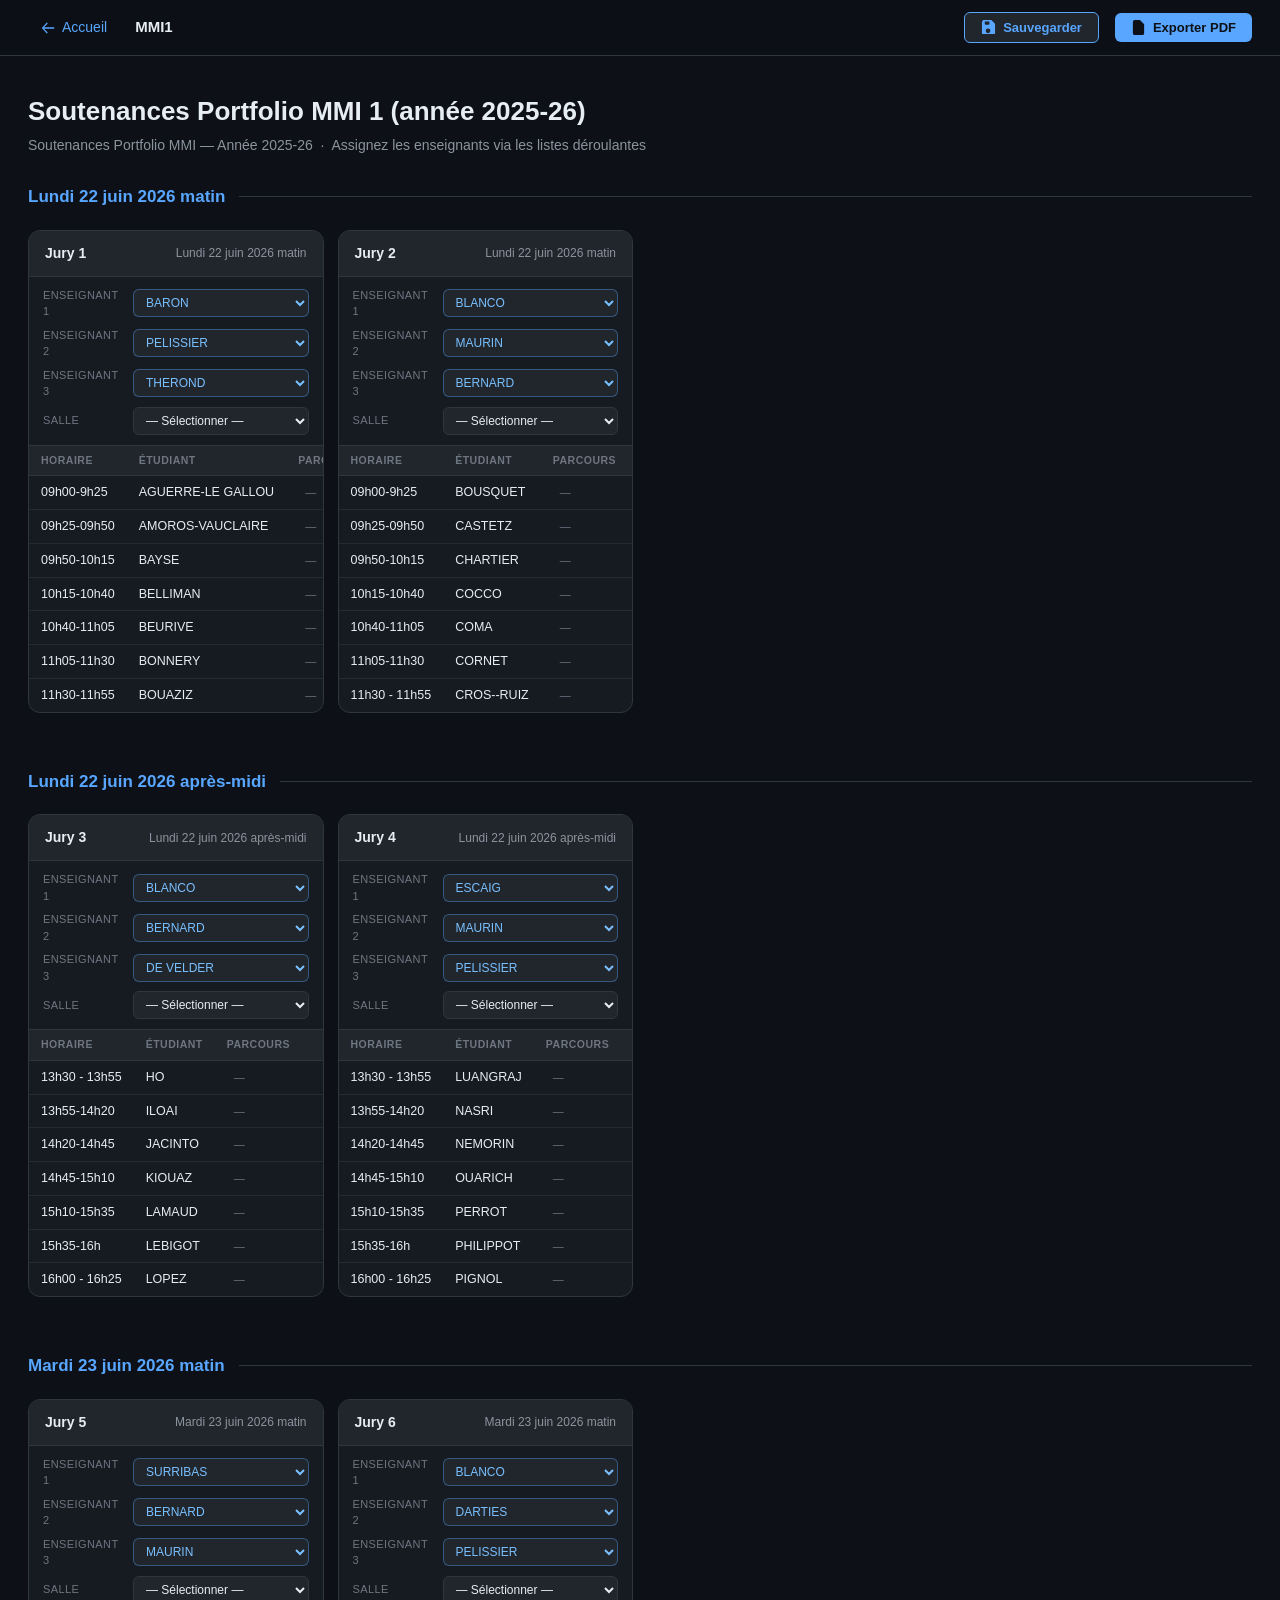
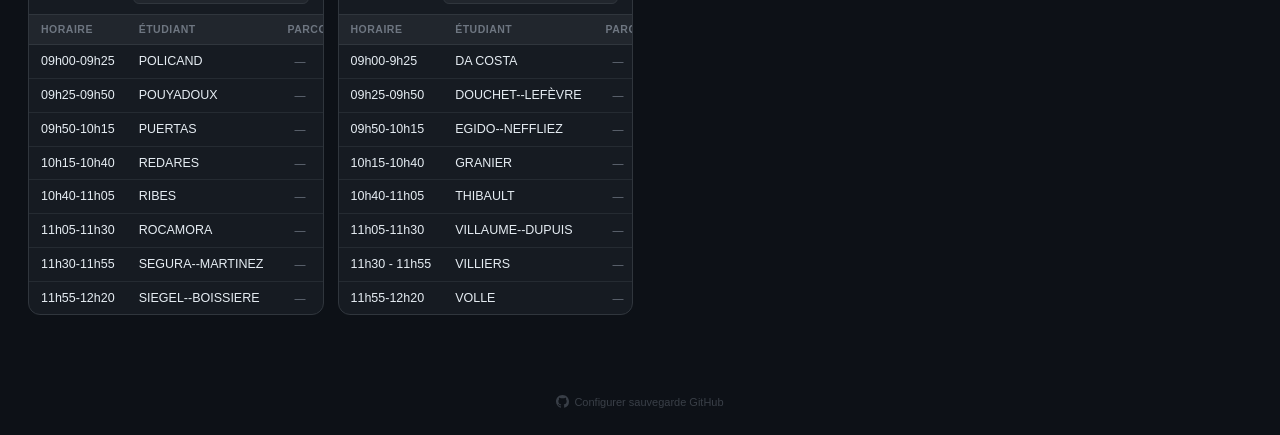
==== mmi1.html @ 263fbe88 "Ajout d'un horaire pour SIEGEL--BOISSIERE et mise à jour des horaires des soutenances dans le fichie" ====
<!doctype html>
<html lang="fr">
  <head>
    <meta charset="UTF-8" />
    <meta name="viewport" content="width=device-width,initial-scale=1" />
    <title>MMI1 — Soutenances Portfolio MMI 2025-26</title>
    <link rel="stylesheet" href="style.css" />
    <style>
      .stable th:first-child,
      .stable th:nth-child(2),
      .stable td:first-child,
      .stable td:nth-child(2) {
        white-space: nowrap;
        width: 1%;
      }
    </style>
  </head>
  <body>
    <nav class="nav">
      <a class="nav-back" href="index.html"
        ><svg viewBox="0 0 16 16" fill="currentColor">
          <path
            d="M7.78 12.53L3.25 8l4.53-4.53-.95-.94L1.81 8l5.02 5.47.95-.94zM14.19 7.25H3.5v1.5h10.69v-1.5z"
          />
        </svg>
        Accueil</a
      >
      <span class="nav-title">MMI1</span>
      <span class="nav-spacer"></span>
      <button class="save-btn" onclick="saveSelectionsToFile()">
        <svg viewBox="0 0 16 16" fill="currentColor">
          <path
            d="M2 1a1 1 0 0 0-1 1v12a1 1 0 0 0 1 1h12a1 1 0 0 0 1-1V4.414a1 1 0 0 0-.293-.707L11.293.293A1 1 0 0 0 10.586 0H2zm5.5 13a2.5 2.5 0 1 1 0-5 2.5 2.5 0 0 1 0 5zM4 1.5h5V4a1 1 0 0 1-1 1H5a1 1 0 0 1-1-1V1.5z"
          />
        </svg>
        Sauvegarder
      </button>
      <button class="pdf-btn" onclick="exportPDF()">
        <svg viewBox="0 0 16 16" fill="currentColor">
          <path
            d="M14 4.5V14a2 2 0 0 1-2 2H4a2 2 0 0 1-2-2V2a2 2 0 0 1 2-2h5.5L14 4.5zM9.5 3V0L14 4.5H11A1.5 1.5 0 0 1 9.5 3z"
          />
          <path
            d="M4.5 8.5a.5.5 0 0 1 .5-.5h6a.5.5 0 0 1 0 1H5a.5.5 0 0 1-.5-.5zM4.5 10.5a.5.5 0 0 1 .5-.5h6a.5.5 0 0 1 0 1H5a.5.5 0 0 1-.5-.5zM4.5 12.5a.5.5 0 0 1 .5-.5h3a.5.5 0 0 1 0 1H5a.5.5 0 0 1-.5-.5z"
          />
        </svg>
        Exporter PDF
      </button>
    </nav>
    <div class="phdr">
      <h1>Soutenances Portfolio MMI 1 (année 2025-26)</h1>
      <div class="phdr-sub">
        Soutenances Portfolio MMI — Année 2025-26 &nbsp;·&nbsp; Assignez les
        enseignants via les listes déroulantes
      </div>
    </div>
    <div class="section">
      <div class="sec-date"><h2>Lundi 22 juin 2026 matin</h2></div>
      <div class="jgrid">
        <div class="jcard">
          <div class="jcard-hdr">
            <span class="jury-name">Jury 1</span
            ><span class="jury-date">Lundi 22 juin 2026 matin</span>
          </div>
          <div class="jcard-meta">
            <div class="mrow">
              <span class="mlbl">Enseignant 1</span
              ><select class="tselect" id="mmi1_0_0_0" onchange="saveT(this)">
                <option value="">— Sélectionner —</option>
                <option value="BLANCO">BLANCO</option>
                <option value="PELISSIER">PELISSIER</option>
                <option value="ESCAIG">ESCAIG</option>
                <option value="SURRIBAS">SURRIBAS</option>
                <option value="MAURIN">MAURIN</option>
                <option value="BERNARD">BERNARD</option>
                <option value="DE VELDER">DE VELDER</option>
                <option value="THEROND">THEROND</option>
                <option value="DARTIES">DARTIES</option>
                <option value="BARON">BARON</option></select
              ><span class="print-val"></span>
            </div>
            <div class="mrow">
              <span class="mlbl">Enseignant 2</span
              ><select class="tselect" id="mmi1_0_0_1" onchange="saveT(this)">
                <option value="">— Sélectionner —</option>
                <option value="BLANCO">BLANCO</option>
                <option value="PELISSIER">PELISSIER</option>
                <option value="ESCAIG">ESCAIG</option>
                <option value="SURRIBAS">SURRIBAS</option>
                <option value="MAURIN">MAURIN</option>
                <option value="BERNARD">BERNARD</option>
                <option value="DE VELDER">DE VELDER</option>
                <option value="THEROND">THEROND</option>
                <option value="DARTIES">DARTIES</option>
                <option value="BARON">BARON</option></select
              ><span class="print-val"></span>
            </div>
            <div class="mrow">
              <span class="mlbl">Enseignant 3</span
              ><select
                class="tselect"
                id="mmi1_0_0_2"
                aria-label="Enseignant 3"
                onchange="saveT(this)"
              >
                <option value="">— Sélectionner —</option>
                <option value="BLANCO">BLANCO</option>
                <option value="PELISSIER">PELISSIER</option>
                <option value="ESCAIG">ESCAIG</option>
                <option value="SURRIBAS">SURRIBAS</option>
                <option value="MAURIN">MAURIN</option>
                <option value="BERNARD">BERNARD</option>
                <option value="DE VELDER">DE VELDER</option>
                <option value="THEROND">THEROND</option>
                <option value="DARTIES">DARTIES</option>
                <option value="BARON">BARON</option></select
              ><span class="print-val"></span>
            </div>
            <div class="mrow">
              <span class="mlbl">Salle</span
              ><select
                class="tselect"
                id="mmi1_0_0_salle"
                onchange="saveT(this)"
              >
                <option value="">— Sélectionner —</option>
                <option value="C005">C005</option>
                <option value="C006">C006</option>
                <option value="C007">C007</option>
                <option value="C008">C008</option>
                <option value="C009">C009</option>
                <option value="C010">C010</option>
                <option value="C011">C011</option>
                <option value="C012">C012</option>
                <option value="D013">D013</option>
                <option value="D014">D014</option>
                <option value="D015">D015</option>
                <option value="D016">D016</option>
                <option value="D017">D017</option>
                <option value="D018">D018</option>
                <option value="D019">D019</option>
                <option value="D020">D020</option></select
              ><span class="print-val"></span>
            </div>
          </div>
          <table class="stable">
            <thead>
              <tr>
                <th>Horaire</th>
                <th>Étudiant</th>
                <th>Parcours</th>
              </tr>
            </thead>
            <tbody>
              <tr>
                <td>09h00-9h25</td>
                <td><span class="sname">AGUERRE-LE GALLOU</span></td>
                <td><span class="badge badge-empty">—</span></td>
              </tr>
              <tr>
                <td>09h25-09h50</td>
                <td><span class="sname">AMOROS-VAUCLAIRE</span></td>
                <td><span class="badge badge-empty">—</span></td>
              </tr>
              <tr>
                <td>09h50-10h15</td>
                <td><span class="sname">BAYSE</span></td>
                <td><span class="badge badge-empty">—</span></td>
              </tr>
              <tr>
                <td>10h15-10h40</td>
                <td><span class="sname">BELLIMAN</span></td>
                <td><span class="badge badge-empty">—</span></td>
              </tr>
              <tr>
                <td>10h40-11h05</td>
                <td><span class="sname">BEURIVE</span></td>
                <td><span class="badge badge-empty">—</span></td>
              </tr>
              <tr>
                <td>11h05-11h30</td>
                <td><span class="sname">BONNERY</span></td>
                <td><span class="badge badge-empty">—</span></td>
              </tr>
              <tr>
                <td>11h30-11h55</td>
                <td><span class="sname">BOUAZIZ</span></td>
                <td><span class="badge badge-empty">—</span></td>
              </tr>
            </tbody>
          </table>
        </div>
        <div class="jcard">
          <div class="jcard-hdr">
            <span class="jury-name">Jury 2</span
            ><span class="jury-date">Lundi 22 juin 2026 matin</span>
          </div>
          <div class="jcard-meta">
            <div class="mrow">
              <span class="mlbl">Enseignant 1</span
              ><select class="tselect" id="mmi1_0_1_0" onchange="saveT(this)">
                <option value="">— Sélectionner —</option>
                <option value="BLANCO">BLANCO</option>
                <option value="PELISSIER">PELISSIER</option>
                <option value="ESCAIG">ESCAIG</option>
                <option value="SURRIBAS">SURRIBAS</option>
                <option value="MAURIN">MAURIN</option>
                <option value="BERNARD">BERNARD</option>
                <option value="DE VELDER">DE VELDER</option>
                <option value="THEROND">THEROND</option>
                <option value="DARTIES">DARTIES</option>
                <option value="BARON">BARON</option></select
              ><span class="print-val"></span>
            </div>
            <div class="mrow">
              <span class="mlbl">Enseignant 2</span
              ><select
                class="tselect"
                id="mmi1_0_1_1"
                aria-label="Enseignant 2"
                onchange="saveT(this)"
              >
                <option value="">— Sélectionner —</option>
                <option value="BLANCO">BLANCO</option>
                <option value="PELISSIER">PELISSIER</option>
                <option value="ESCAIG">ESCAIG</option>
                <option value="SURRIBAS">SURRIBAS</option>
                <option value="MAURIN">MAURIN</option>
                <option value="BERNARD">BERNARD</option>
                <option value="DE VELDER">DE VELDER</option>
                <option value="THEROND">THEROND</option>
                <option value="DARTIES">DARTIES</option>
                <option value="BARON">BARON</option></select
              ><span class="print-val"></span>
            </div>
            <div class="mrow">
              <span class="mlbl">Enseignant 3</span
              ><select
                class="tselect"
                id="mmi1_0_1_2"
                aria-label="Enseignant 3"
                onchange="saveT(this)"
              >
                <option value="">— Sélectionner —</option>
                <option value="BLANCO">BLANCO</option>
                <option value="PELISSIER">PELISSIER</option>
                <option value="ESCAIG">ESCAIG</option>
                <option value="SURRIBAS">SURRIBAS</option>
                <option value="MAURIN">MAURIN</option>
                <option value="BERNARD">BERNARD</option>
                <option value="DE VELDER">DE VELDER</option>
                <option value="THEROND">THEROND</option>
                <option value="DARTIES">DARTIES</option>
                <option value="BARON">BARON</option></select
              ><span class="print-val"></span>
            </div>
            <div class="mrow">
              <span class="mlbl">Salle</span
              ><select
                class="tselect"
                id="mmi1_0_1_salle"
                onchange="saveT(this)"
              >
                <option value="">— Sélectionner —</option>
                <option value="C005">C005</option>
                <option value="C006">C006</option>
                <option value="C007">C007</option>
                <option value="C008">C008</option>
                <option value="C009">C009</option>
                <option value="C010">C010</option>
                <option value="C011">C011</option>
                <option value="C012">C012</option>
                <option value="D013">D013</option>
                <option value="D014">D014</option>
                <option value="D015">D015</option>
                <option value="D016">D016</option>
                <option value="D017">D017</option>
                <option value="D018">D018</option>
                <option value="D019">D019</option>
                <option value="D020">D020</option></select
              ><span class="print-val"></span>
            </div>
          </div>
          <table class="stable">
            <thead>
              <tr>
                <th>Horaire</th>
                <th>Étudiant</th>
                <th>Parcours</th>
              </tr>
            </thead>
            <tbody>
              <tr>
                <td>09h00-9h25</td>
                <td><span class="sname">BOUSQUET</span></td>
                <td><span class="badge badge-empty">—</span></td>
              </tr>
              <tr>
                <td>09h25-09h50</td>
                <td><span class="sname">CASTETZ</span></td>
                <td><span class="badge badge-empty">—</span></td>
              </tr>
              <tr>
                <td>09h50-10h15</td>
                <td><span class="sname">CHARTIER</span></td>
                <td><span class="badge badge-empty">—</span></td>
              </tr>
              <tr>
                <td>10h15-10h40</td>
                <td><span class="sname">COCCO</span></td>
                <td><span class="badge badge-empty">—</span></td>
              </tr>
              <tr>
                <td>10h40-11h05</td>
                <td><span class="sname">COMA</span></td>
                <td><span class="badge badge-empty">—</span></td>
              </tr>
              <tr>
                <td>11h05-11h30</td>
                <td><span class="sname">CORNET</span></td>
                <td><span class="badge badge-empty">—</span></td>
              </tr>
              <tr>
                <td>11h30 - 11h55</td>
                <td><span class="sname">CROS--RUIZ</span></td>
                <td><span class="badge badge-empty">—</span></td>
              </tr>
            </tbody>
          </table>
        </div>
      </div>
    </div>
    <div class="section">
      <div class="sec-date"><h2>Lundi 22 juin 2026 après-midi</h2></div>
      <div class="jgrid">
        <div class="jcard">
          <div class="jcard-hdr">
            <span class="jury-name">Jury 3</span
            ><span class="jury-date">Lundi 22 juin 2026 après-midi</span>
          </div>
          <div class="jcard-meta">
            <div class="mrow">
              <span class="mlbl">Enseignant 1</span
              ><select class="tselect" id="mmi1_1_0_0" onchange="saveT(this)">
                <option value="">— Sélectionner —</option>
                <option value="BLANCO">BLANCO</option>
                <option value="PELISSIER">PELISSIER</option>
                <option value="ESCAIG">ESCAIG</option>
                <option value="SURRIBAS">SURRIBAS</option>
                <option value="MAURIN">MAURIN</option>
                <option value="BERNARD">BERNARD</option>
                <option value="DE VELDER">DE VELDER</option>
                <option value="THEROND">THEROND</option>
                <option value="DARTIES">DARTIES</option>
                <option value="BARON">BARON</option></select
              ><span class="print-val"></span>
            </div>
            <div class="mrow">
              <span class="mlbl">Enseignant 2</span
              ><select
                class="tselect"
                id="mmi1_1_0_1"
                aria-label="Enseignant 2"
                onchange="saveT(this)"
              >
                <option value="">— Sélectionner —</option>
                <option value="BLANCO">BLANCO</option>
                <option value="PELISSIER">PELISSIER</option>
                <option value="ESCAIG">ESCAIG</option>
                <option value="SURRIBAS">SURRIBAS</option>
                <option value="MAURIN">MAURIN</option>
                <option value="BERNARD">BERNARD</option>
                <option value="DE VELDER">DE VELDER</option>
                <option value="THEROND">THEROND</option>
                <option value="DARTIES">DARTIES</option>
                <option value="BARON">BARON</option></select
              ><span class="print-val"></span>
            </div>
            <div class="mrow">
              <span class="mlbl">Enseignant 3</span
              ><select
                class="tselect"
                id="mmi1_1_0_2"
                aria-label="Enseignant 3"
                onchange="saveT(this)"
              >
                <option value="">— Sélectionner —</option>
                <option value="BLANCO">BLANCO</option>
                <option value="PELISSIER">PELISSIER</option>
                <option value="ESCAIG">ESCAIG</option>
                <option value="SURRIBAS">SURRIBAS</option>
                <option value="MAURIN">MAURIN</option>
                <option value="BERNARD">BERNARD</option>
                <option value="DE VELDER">DE VELDER</option>
                <option value="THEROND">THEROND</option>
                <option value="DARTIES">DARTIES</option>
                <option value="BARON">BARON</option></select
              ><span class="print-val"></span>
            </div>
            <div class="mrow">
              <span class="mlbl">Salle</span
              ><select
                class="tselect"
                id="mmi1_1_0_salle"
                onchange="saveT(this)"
              >
                <option value="">— Sélectionner —</option>
                <option value="C005">C005</option>
                <option value="C006">C006</option>
                <option value="C007">C007</option>
                <option value="C008">C008</option>
                <option value="C009">C009</option>
                <option value="C010">C010</option>
                <option value="C011">C011</option>
                <option value="C012">C012</option>
                <option value="D013">D013</option>
                <option value="D014">D014</option>
                <option value="D015">D015</option>
                <option value="D016">D016</option>
                <option value="D017">D017</option>
                <option value="D018">D018</option>
                <option value="D019">D019</option>
                <option value="D020">D020</option></select
              ><span class="print-val"></span>
            </div>
          </div>
          <table class="stable">
            <thead>
              <tr>
                <th>Horaire</th>
                <th>Étudiant</th>
                <th>Parcours</th>
              </tr>
            </thead>
            <tbody>
              <tr>
                <td>13h30 - 13h55</td>
                <td><span class="sname">HO</span></td>
                <td><span class="badge badge-empty">—</span></td>
              </tr>
              <tr>
                <td>13h55-14h20</td>
                <td><span class="sname">ILOAI</span></td>
                <td><span class="badge badge-empty">—</span></td>
              </tr>
              <tr>
                <td>14h20-14h45</td>
                <td><span class="sname">JACINTO</span></td>
                <td><span class="badge badge-empty">—</span></td>
              </tr>
              <tr>
                <td>14h45-15h10</td>
                <td><span class="sname">KIOUAZ</span></td>
                <td><span class="badge badge-empty">—</span></td>
              </tr>
              <tr>
                <td>15h10-15h35</td>
                <td><span class="sname">LAMAUD</span></td>
                <td><span class="badge badge-empty">—</span></td>
              </tr>
              <tr>
                <td>15h35-16h</td>
                <td><span class="sname">LEBIGOT</span></td>
                <td><span class="badge badge-empty">—</span></td>
              </tr>
              <tr>
                <td>16h00 - 16h25</td>
                <td><span class="sname">LOPEZ</span></td>
                <td><span class="badge badge-empty">—</span></td>
              </tr>
            </tbody>
          </table>
        </div>
        <div class="jcard">
          <div class="jcard-hdr">
            <span class="jury-name">Jury 4</span
            ><span class="jury-date">Lundi 22 juin 2026 après-midi</span>
          </div>
          <div class="jcard-meta">
            <div class="mrow">
              <span class="mlbl">Enseignant 1</span
              ><select class="tselect" id="mmi1_1_1_0" onchange="saveT(this)">
                <option value="">— Sélectionner —</option>
                <option value="BLANCO">BLANCO</option>
                <option value="PELISSIER">PELISSIER</option>
                <option value="ESCAIG">ESCAIG</option>
                <option value="SURRIBAS">SURRIBAS</option>
                <option value="MAURIN">MAURIN</option>
                <option value="BERNARD">BERNARD</option>
                <option value="DE VELDER">DE VELDER</option>
                <option value="THEROND">THEROND</option>
                <option value="DARTIES">DARTIES</option>
                <option value="BARON">BARON</option></select
              ><span class="print-val"></span>
            </div>
            <div class="mrow">
              <span class="mlbl">Enseignant 2</span
              ><select
                class="tselect"
                id="mmi1_1_1_1"
                aria-label="Enseignant 2"
                onchange="saveT(this)"
              >
                <option value="">— Sélectionner —</option>
                <option value="BLANCO">BLANCO</option>
                <option value="PELISSIER">PELISSIER</option>
                <option value="ESCAIG">ESCAIG</option>
                <option value="SURRIBAS">SURRIBAS</option>
                <option value="MAURIN">MAURIN</option>
                <option value="BERNARD">BERNARD</option>
                <option value="DE VELDER">DE VELDER</option>
                <option value="THEROND">THEROND</option>
                <option value="DARTIES">DARTIES</option>
                <option value="BARON">BARON</option></select
              ><span class="print-val"></span>
            </div>
            <div class="mrow">
              <span class="mlbl">Enseignant 3</span
              ><select
                class="tselect"
                id="mmi1_1_1_2"
                aria-label="Enseignant 3"
                onchange="saveT(this)"
              >
                <option value="">— Sélectionner —</option>
                <option value="BLANCO">BLANCO</option>
                <option value="PELISSIER">PELISSIER</option>
                <option value="ESCAIG">ESCAIG</option>
                <option value="SURRIBAS">SURRIBAS</option>
                <option value="MAURIN">MAURIN</option>
                <option value="BERNARD">BERNARD</option>
                <option value="DE VELDER">DE VELDER</option>
                <option value="THEROND">THEROND</option>
                <option value="DARTIES">DARTIES</option>
                <option value="BARON">BARON</option></select
              ><span class="print-val"></span>
            </div>
            <div class="mrow">
              <span class="mlbl">Salle</span
              ><select
                class="tselect"
                id="mmi1_1_1_salle"
                onchange="saveT(this)"
              >
                <option value="">— Sélectionner —</option>
                <option value="C005">C005</option>
                <option value="C006">C006</option>
                <option value="C007">C007</option>
                <option value="C008">C008</option>
                <option value="C009">C009</option>
                <option value="C010">C010</option>
                <option value="C011">C011</option>
                <option value="C012">C012</option>
                <option value="D013">D013</option>
                <option value="D014">D014</option>
                <option value="D015">D015</option>
                <option value="D016">D016</option>
                <option value="D017">D017</option>
                <option value="D018">D018</option>
                <option value="D019">D019</option>
                <option value="D020">D020</option></select
              ><span class="print-val"></span>
            </div>
          </div>
          <table class="stable">
            <thead>
              <tr>
                <th>Horaire</th>
                <th>Étudiant</th>
                <th>Parcours</th>
              </tr>
            </thead>
            <tbody>
              <tr>
                <td>13h30 - 13h55</td>
                <td><span class="sname">LUANGRAJ</span></td>
                <td><span class="badge badge-empty">—</span></td>
              </tr>
              <tr>
                <td>13h55-14h20</td>
                <td><span class="sname">NASRI</span></td>
                <td><span class="badge badge-empty">—</span></td>
              </tr>
              <tr>
                <td>14h20-14h45</td>
                <td><span class="sname">NEMORIN</span></td>
                <td><span class="badge badge-empty">—</span></td>
              </tr>
              <tr>
                <td>14h45-15h10</td>
                <td><span class="sname">OUARICH</span></td>
                <td><span class="badge badge-empty">—</span></td>
              </tr>
              <tr>
                <td>15h10-15h35</td>
                <td><span class="sname">PERROT</span></td>
                <td><span class="badge badge-empty">—</span></td>
              </tr>
              <tr>
                <td>15h35-16h</td>
                <td><span class="sname">PHILIPPOT</span></td>
                <td><span class="badge badge-empty">—</span></td>
              </tr>
              <tr>
                <td>16h00 - 16h25</td>
                <td><span class="sname">PIGNOL</span></td>
                <td><span class="badge badge-empty">—</span></td>
              </tr>
            </tbody>
          </table>
        </div>
      </div>
    </div>
    <div class="section">
      <div class="sec-date"><h2>Mardi 23 juin 2026 matin</h2></div>
      <div class="jgrid">
        <div class="jcard">
          <div class="jcard-hdr">
            <span class="jury-name">Jury 5</span
            ><span class="jury-date">Mardi 23 juin 2026 matin</span>
          </div>
          <div class="jcard-meta">
            <div class="mrow">
              <span class="mlbl">Enseignant 1</span
              ><select class="tselect" id="mmi1_2_0_0" onchange="saveT(this)">
                <option value="">— Sélectionner —</option>
                <option value="BLANCO">BLANCO</option>
                <option value="PELISSIER">PELISSIER</option>
                <option value="ESCAIG">ESCAIG</option>
                <option value="SURRIBAS">SURRIBAS</option>
                <option value="MAURIN">MAURIN</option>
                <option value="BERNARD">BERNARD</option>
                <option value="DE VELDER">DE VELDER</option>
                <option value="THEROND">THEROND</option>
                <option value="DARTIES">DARTIES</option>
                <option value="BARON">BARON</option></select
              ><span class="print-val"></span>
            </div>
            <div class="mrow">
              <span class="mlbl">Enseignant 2</span
              ><select
                class="tselect"
                id="mmi1_2_0_1"
                aria-label="Enseignant 2"
                onchange="saveT(this)"
              >
                <option value="">— Sélectionner —</option>
                <option value="BLANCO">BLANCO</option>
                <option value="PELISSIER">PELISSIER</option>
                <option value="ESCAIG">ESCAIG</option>
                <option value="SURRIBAS">SURRIBAS</option>
                <option value="MAURIN">MAURIN</option>
                <option value="BERNARD">BERNARD</option>
                <option value="DE VELDER">DE VELDER</option>
                <option value="THEROND">THEROND</option>
                <option value="DARTIES">DARTIES</option>
                <option value="BARON">BARON</option></select
              ><span class="print-val"></span>
            </div>
            <div class="mrow">
              <span class="mlbl">Enseignant 3</span
              ><select
                class="tselect"
                id="mmi1_2_0_2"
                aria-label="Enseignant 3"
                onchange="saveT(this)"
              >
                <option value="">— Sélectionner —</option>
                <option value="BLANCO">BLANCO</option>
                <option value="PELISSIER">PELISSIER</option>
                <option value="ESCAIG">ESCAIG</option>
                <option value="SURRIBAS">SURRIBAS</option>
                <option value="MAURIN">MAURIN</option>
                <option value="BERNARD">BERNARD</option>
                <option value="DE VELDER">DE VELDER</option>
                <option value="THEROND">THEROND</option>
                <option value="DARTIES">DARTIES</option>
                <option value="BARON">BARON</option></select
              ><span class="print-val"></span>
            </div>
            <div class="mrow">
              <span class="mlbl">Salle</span
              ><select
                class="tselect"
                id="mmi1_2_0_salle"
                onchange="saveT(this)"
              >
                <option value="">— Sélectionner —</option>
                <option value="C005">C005</option>
                <option value="C006">C006</option>
                <option value="C007">C007</option>
                <option value="C008">C008</option>
                <option value="C009">C009</option>
                <option value="C010">C010</option>
                <option value="C011">C011</option>
                <option value="C012">C012</option>
                <option value="D013">D013</option>
                <option value="D014">D014</option>
                <option value="D015">D015</option>
                <option value="D016">D016</option>
                <option value="D017">D017</option>
                <option value="D018">D018</option>
                <option value="D019">D019</option>
                <option value="D020">D020</option></select
              ><span class="print-val"></span>
            </div>
          </div>
          <table class="stable">
            <thead>
              <tr>
                <th>Horaire</th>
                <th>Étudiant</th>
                <th>Parcours</th>
              </tr>
            </thead>
            <tbody>
              <tr>
                <td>09h00-09h25</td>
                <td><span class="sname">POLICAND</span></td>
                <td><span class="badge badge-empty">—</span></td>
              </tr>
              <tr>
                <td>09h25-09h50</td>
                <td><span class="sname">POUYADOUX</span></td>
                <td><span class="badge badge-empty">—</span></td>
              </tr>
              <tr>
                <td>09h50-10h15</td>
                <td><span class="sname">PUERTAS</span></td>
                <td><span class="badge badge-empty">—</span></td>
              </tr>
              <tr>
                <td>10h15-10h40</td>
                <td><span class="sname">REDARES</span></td>
                <td><span class="badge badge-empty">—</span></td>
              </tr>
              <tr>
                <td>10h40-11h05</td>
                <td><span class="sname">RIBES</span></td>
                <td><span class="badge badge-empty">—</span></td>
              </tr>
              <tr>
                <td>11h05-11h30</td>
                <td><span class="sname">ROCAMORA</span></td>
                <td><span class="badge badge-empty">—</span></td>
              </tr>
              <tr>
                <td>11h30-11h55</td>
                <td><span class="sname">SEGURA--MARTINEZ</span></td>
                <td><span class="badge badge-empty">—</span></td>
              </tr>
              <tr>
                <td>11h55-12h20</td>
                <td><span class="sname">SIEGEL--BOISSIERE</span></td>
                <td><span class="badge badge-empty">—</span></td>
              </tr>
            </tbody>
          </table>
        </div>
        <div class="jcard">
          <div class="jcard-hdr">
            <span class="jury-name">Jury 6</span
            ><span class="jury-date">Mardi 23 juin 2026 matin</span>
          </div>
          <div class="jcard-meta">
            <div class="mrow">
              <span class="mlbl">Enseignant 1</span
              ><select class="tselect" id="mmi1_2_1_0" onchange="saveT(this)">
                <option value="">— Sélectionner —</option>
                <option value="BLANCO">BLANCO</option>
                <option value="PELISSIER">PELISSIER</option>
                <option value="ESCAIG">ESCAIG</option>
                <option value="SURRIBAS">SURRIBAS</option>
                <option value="MAURIN">MAURIN</option>
                <option value="BERNARD">BERNARD</option>
                <option value="DE VELDER">DE VELDER</option>
                <option value="THEROND">THEROND</option>
                <option value="DARTIES">DARTIES</option>
                <option value="BARON">BARON</option></select
              ><span class="print-val"></span>
            </div>
            <div class="mrow">
              <span class="mlbl">Enseignant 2</span
              ><select
                class="tselect"
                id="mmi1_2_1_1"
                aria-label="Enseignant 2"
                onchange="saveT(this)"
              >
                <option value="">— Sélectionner —</option>
                <option value="BLANCO">BLANCO</option>
                <option value="PELISSIER">PELISSIER</option>
                <option value="ESCAIG">ESCAIG</option>
                <option value="SURRIBAS">SURRIBAS</option>
                <option value="MAURIN">MAURIN</option>
                <option value="BERNARD">BERNARD</option>
                <option value="DE VELDER">DE VELDER</option>
                <option value="THEROND">THEROND</option>
                <option value="DARTIES">DARTIES</option>
                <option value="BARON">BARON</option></select
              ><span class="print-val"></span>
            </div>
            <div class="mrow">
              <span class="mlbl">Enseignant 3</span
              ><select
                class="tselect"
                id="mmi1_2_1_2"
                aria-label="Enseignant 3"
                onchange="saveT(this)"
              >
                <option value="">— Sélectionner —</option>
                <option value="BLANCO">BLANCO</option>
                <option value="PELISSIER">PELISSIER</option>
                <option value="ESCAIG">ESCAIG</option>
                <option value="SURRIBAS">SURRIBAS</option>
                <option value="MAURIN">MAURIN</option>
                <option value="BERNARD">BERNARD</option>
                <option value="DE VELDER">DE VELDER</option>
                <option value="THEROND">THEROND</option>
                <option value="DARTIES">DARTIES</option>
                <option value="BARON">BARON</option></select
              ><span class="print-val"></span>
            </div>
            <div class="mrow">
              <span class="mlbl">Salle</span
              ><select
                class="tselect"
                id="mmi1_2_1_salle"
                onchange="saveT(this)"
              >
                <option value="">— Sélectionner —</option>
                <option value="C005">C005</option>
                <option value="C006">C006</option>
                <option value="C007">C007</option>
                <option value="C008">C008</option>
                <option value="C009">C009</option>
                <option value="C010">C010</option>
                <option value="C011">C011</option>
                <option value="C012">C012</option>
                <option value="D013">D013</option>
                <option value="D014">D014</option>
                <option value="D015">D015</option>
                <option value="D016">D016</option>
                <option value="D017">D017</option>
                <option value="D018">D018</option>
                <option value="D019">D019</option>
                <option value="D020">D020</option></select
              ><span class="print-val"></span>
            </div>
          </div>
          <table class="stable">
            <thead>
              <tr>
                <th>Horaire</th>
                <th>Étudiant</th>
                <th>Parcours</th>
              </tr>
            </thead>
            <tbody>
              <tr>
                <td>09h00-9h25</td>
                <td><span class="sname">DA COSTA</span></td>
                <td><span class="badge badge-empty">—</span></td>
              </tr>
              <tr>
                <td>09h25-09h50</td>
                <td><span class="sname">DOUCHET--LEFÈVRE</span></td>
                <td><span class="badge badge-empty">—</span></td>
              </tr>
              <tr>
                <td>09h50-10h15</td>
                <td><span class="sname">EGIDO--NEFFLIEZ</span></td>
                <td><span class="badge badge-empty">—</span></td>
              </tr>
              <tr>
                <td>10h15-10h40</td>
                <td><span class="sname">GRANIER</span></td>
                <td><span class="badge badge-empty">—</span></td>
              </tr>
              <tr>
                <td>10h40-11h05</td>
                <td><span class="sname">THIBAULT</span></td>
                <td><span class="badge badge-empty">—</span></td>
              </tr>
              <tr>
                <td>11h05-11h30</td>
                <td><span class="sname">VILLAUME--DUPUIS</span></td>
                <td><span class="badge badge-empty">—</span></td>
              </tr>
              <tr>
                <td>11h30 - 11h55</td>
                <td><span class="sname">VILLIERS</span></td>
                <td><span class="badge badge-empty">—</span></td>
              </tr>
                <td>11h55-12h20</td>
                <td><span class="sname">VOLLE</span></td>
                <td><span class="badge badge-empty">—</span></td>
              </tr>
            </tbody>
          </table>
        </div>
      </div>
    </div>
    <div class="toast" id="toast"></div>
    <script src="app.js"></script>
  </body>
</html>
---- style.css ----
:root {
  --bg: #0d1117;
  --surface: #161b22;
  --surface2: #21262d;
  --surface3: #2d333b;
  --border: #30363d;
  --accent: #58a6ff;
  --accent2: #79c0ff;
  --text: #e6edf3;
  --sub: #8b949e;
  --muted: #6e7681;
  --green: #3fb950;
  --green-bg: rgba(63, 185, 80, 0.15);
  --blue-bg: rgba(88, 166, 255, 0.15);
  --r: 12px;
  --shadow: 0 4px 20px rgba(0, 0, 0, 0.55);
}
*,
::before,
::after {
  box-sizing: border-box;
  margin: 0;
  padding: 0;
}
body {
  font-family:
    -apple-system, BlinkMacSystemFont, "Segoe UI", Roboto, sans-serif;
  background: var(--bg);
  color: var(--text);
  min-height: 100vh;
  line-height: 1.5;
}
a {
  text-decoration: none;
  color: inherit;
}

/* NAV */
.nav {
  position: sticky;
  top: 0;
  z-index: 100;
  background: rgba(13, 17, 23, 0.9);
  backdrop-filter: blur(12px);
  -webkit-backdrop-filter: blur(12px);
  border-bottom: 1px solid var(--border);
  padding: 0 28px;
  height: 56px;
  display: flex;
  align-items: center;
  gap: 16px;
}
.nav-back {
  display: flex;
  align-items: center;
  gap: 6px;
  color: var(--accent);
  font-size: 14px;
  padding: 6px 12px;
  border-radius: 6px;
  transition: background 0.15s;
  cursor: pointer;
}
.nav-back:hover {
  background: var(--surface2);
}
.nav-back svg {
  width: 16px;
  height: 16px;
  flex-shrink: 0;
}
.nav-title {
  font-weight: 600;
  font-size: 15px;
}
.nav-spacer {
  flex: 1;
}
.pdf-btn {
  background: var(--accent);
  color: #0d1117;
  border: none;
  border-radius: 6px;
  padding: 7px 16px;
  font-size: 13px;
  font-weight: 600;
  cursor: pointer;
  display: flex;
  align-items: center;
  gap: 7px;
  transition: opacity 0.15s;
}
.pdf-btn:hover {
  opacity: 0.85;
}
.pdf-btn svg {
  width: 15px;
  height: 15px;
  flex-shrink: 0;
}
.save-btn {
  background: var(--surface2);
  color: var(--accent);
  border: 1px solid var(--accent);
  border-radius: 6px;
  padding: 7px 16px;
  font-size: 13px;
  font-weight: 600;
  cursor: pointer;
  display: flex;
  align-items: center;
  gap: 7px;
  transition: all 0.15s;
}
.save-btn:hover {
  background: var(--accent);
  color: #0d1117;
}
.save-btn svg {
  width: 15px;
  height: 15px;
  flex-shrink: 0;
}

/* HERO */
.hero {
  padding: 72px 28px 40px;
  text-align: center;
  max-width: 860px;
  margin: 0 auto;
}
.hero h1 {
  font-size: clamp(26px, 5vw, 44px);
  font-weight: 800;
  letter-spacing: -0.02em;
  background: linear-gradient(135deg, var(--accent) 0%, var(--accent2) 100%);
  -webkit-background-clip: text;
  -webkit-text-fill-color: transparent;
  background-clip: text;
  margin-bottom: 14px;
}
.hero p {
  color: var(--sub);
  font-size: 17px;
  max-width: 480px;
  margin: 0 auto;
}
.year-badge {
  display: inline-block;
  margin-bottom: 24px;
  padding: 4px 12px;
  border-radius: 20px;
  background: var(--surface2);
  border: 1px solid var(--border);
  font-size: 13px;
  color: var(--sub);
}

/* INDEX GRID */
.index-grid {
  display: grid;
  grid-template-columns: repeat(auto-fill, minmax(220px, 1fr));
  gap: 16px;
  padding: 8px 28px 80px;
  max-width: 1100px;
  margin: 0 auto;
}
.index-row {
  display: grid;
  grid-template-columns: repeat(auto-fit, minmax(220px, 340px));
  justify-content: center;
  gap: 16px;
  margin-bottom: 16px;
}
.index-row.single {
  grid-template-columns: minmax(220px, 340px);
}
.icard {
  background: var(--surface);
  border: 1px solid var(--border);
  border-radius: var(--r);
  padding: 26px 22px;
  display: flex;
  flex-direction: column;
  gap: 10px;
  transition: all 0.2s;
  position: relative;
  overflow: hidden;
  cursor: pointer;
}
.icard::after {
  content: "";
  position: absolute;
  top: 0;
  left: 0;
  right: 0;
  height: 3px;
  background: linear-gradient(90deg, var(--accent), var(--accent2));
  opacity: 0;
  transition: opacity 0.2s;
}
.icard:hover {
  background: var(--surface2);
  border-color: var(--accent);
  transform: translateY(-3px);
  box-shadow: var(--shadow);
}
.icard:hover::after {
  opacity: 1;
}
.icard-icon {
  width: 44px;
  height: 44px;
  border-radius: 10px;
  background: var(--surface2);
  border: 1px solid var(--border);
  display: flex;
  align-items: center;
  justify-content: center;
  font-size: 22px;
}
.icard h2 {
  font-size: 17px;
  font-weight: 700;
}
.icard-sub {
  color: var(--sub);
  font-size: 13px;
}
.icard-arrow {
  position: absolute;
  bottom: 26px;
  right: 22px;
  color: var(--accent);
  font-size: 13px;
  display: flex;
  align-items: center;
  gap: 4px;
  font-weight: 500;
}

/* PAGE HEADER */
.phdr {
  padding: 36px 28px 20px;
  max-width: 1400px;
  margin: 0 auto;
}
.phdr h1 {
  font-size: 26px;
  font-weight: 700;
  margin-bottom: 4px;
}
.phdr-sub {
  color: var(--sub);
  font-size: 14px;
}

/* SECTION */
.section {
  max-width: 1400px;
  margin: 0 auto 48px;
  padding: 0 28px;
}
.sec-date {
  display: flex;
  align-items: center;
  gap: 14px;
  margin-bottom: 20px;
  padding-top: 8px;
}
.sec-date h2 {
  font-size: 17px;
  font-weight: 600;
  color: var(--accent);
  white-space: nowrap;
}
.sec-date::after {
  content: "";
  flex: 1;
  height: 1px;
  background: var(--border);
}

/* JURY GRID */
.jgrid {
  display: grid;
  grid-template-columns: repeat(auto-fill, minmax(290px, 1fr));
  gap: 14px;
}

/* JURY CARD */
.jcard {
  background: var(--surface);
  border: 1px solid var(--border);
  border-radius: var(--r);
  overflow: hidden;
}
.jcard-hdr {
  padding: 12px 16px;
  background: var(--surface2);
  border-bottom: 1px solid var(--border);
  display: flex;
  align-items: center;
  justify-content: space-between;
}
.jury-name {
  font-weight: 700;
  font-size: 14px;
  color: var(--text);
}
.jury-date {
  font-size: 12px;
  color: var(--sub);
}
.jcard-meta {
  padding: 10px 14px;
  border-bottom: 1px solid var(--border);
  display: flex;
  flex-direction: column;
  gap: 7px;
}
.mrow {
  display: flex;
  align-items: center;
  gap: 8px;
  font-size: 12px;
}
.mlbl {
  color: var(--muted);
  width: 82px;
  flex-shrink: 0;
  font-size: 11px;
  text-transform: uppercase;
  letter-spacing: 0.4px;
}
.mval {
  color: var(--sub);
  font-style: italic;
}

/* SELECT */
.tselect {
  flex: 1;
  background: var(--surface2);
  border: 1px solid var(--border);
  border-radius: 6px;
  color: var(--text);
  padding: 5px 8px;
  font-size: 12px;
  cursor: pointer;
  transition: border-color 0.15s;
  font-family: inherit;
}
.tselect:hover,
.tselect:focus {
  border-color: var(--accent);
  outline: none;
}
.tselect option {
  background: var(--surface2);
  color: var(--text);
}
.tselect.filled {
  border-color: rgba(88, 166, 255, 0.4);
  color: var(--accent2);
}

/* STUDENTS TABLE */
.stable {
  width: 100%;
  border-collapse: collapse;
  font-size: 12.5px;
}
.stable th {
  padding: 7px 12px;
  text-align: left;
  font-size: 10.5px;
  font-weight: 600;
  text-transform: uppercase;
  letter-spacing: 0.5px;
  color: var(--muted);
  background: var(--surface2);
  border-bottom: 1px solid var(--border);
}
.stable td {
  padding: 7px 12px;
  border-bottom: 1px solid rgba(48, 54, 61, 0.6);
}
.stable tr:last-child td {
  border-bottom: none;
}
.stable tr:hover td {
  background: rgba(33, 38, 45, 0.5);
}
.sname {
  font-weight: 500;
}
.sname-empty {
  color: var(--muted);
  font-style: italic;
}
.badge {
  display: inline-block;
  padding: 1px 7px;
  border-radius: 4px;
  font-size: 11px;
  font-weight: 500;
}
.badge-crea {
  background: var(--blue-bg);
  color: var(--accent2);
}
.badge-dweb {
  background: var(--green-bg);
  color: var(--green);
}
.badge-other {
  background: var(--surface3);
  color: var(--sub);
}
.badge-empty {
  color: var(--muted);
}

/* GITHUB FOOTER LINK */
.gh-footer {
  text-align: center;
  padding: 28px 0 20px;
}
.gh-footer-link {
  background: none;
  border: none;
  color: var(--muted);
  font-size: 11px;
  cursor: pointer;
  display: inline-flex;
  align-items: center;
  gap: 5px;
  opacity: 0.45;
  transition: opacity 0.2s;
  font-family: inherit;
}
.gh-footer-link:hover {
  opacity: 1;
}
.gh-footer-link--active {
  color: var(--green);
  opacity: 0.55;
}
.gh-footer-link--active:hover {
  opacity: 1;
}

/* GITHUB MODAL */
.gh-modal-overlay {
  position: fixed;
  inset: 0;
  background: rgba(0, 0, 0, 0.6);
  backdrop-filter: blur(4px);
  z-index: 500;
  display: flex;
  align-items: center;
  justify-content: center;
  opacity: 0;
  pointer-events: none;
  transition: opacity 0.2s;
}
.gh-modal-overlay.open {
  opacity: 1;
  pointer-events: all;
}
.gh-modal {
  background: var(--surface);
  border: 1px solid var(--border);
  border-radius: var(--r);
  width: min(520px, 92vw);
  box-shadow: 0 20px 60px rgba(0, 0, 0, 0.7);
  transform: translateY(16px);
  transition: transform 0.2s;
}
.gh-modal-overlay.open .gh-modal {
  transform: translateY(0);
}
.gh-modal-hdr {
  padding: 16px 20px;
  border-bottom: 1px solid var(--border);
  display: flex;
  align-items: center;
  justify-content: space-between;
  font-weight: 600;
  font-size: 15px;
}
.gh-modal-close {
  background: none;
  border: none;
  color: var(--muted);
  cursor: pointer;
  font-size: 16px;
  line-height: 1;
  padding: 4px 6px;
  border-radius: 4px;
  transition: all 0.15s;
}
.gh-modal-close:hover {
  background: var(--surface2);
  color: var(--text);
}
.gh-modal-body {
  padding: 20px;
}
.gh-modal-desc {
  font-size: 13px;
  color: var(--sub);
  margin-bottom: 18px;
  line-height: 1.6;
}
.gh-modal-desc code {
  background: var(--surface2);
  border: 1px solid var(--border);
  border-radius: 4px;
  padding: 1px 6px;
  font-size: 12px;
  color: var(--accent2);
}
.gh-modal-desc strong {
  color: var(--text);
}
.gh-form-group {
  display: flex;
  flex-direction: column;
  gap: 6px;
  margin-bottom: 14px;
}
.gh-form-row {
  display: grid;
  grid-template-columns: 1fr 1fr;
  gap: 12px;
}
.gh-label {
  font-size: 12px;
  font-weight: 600;
  color: var(--sub);
  text-transform: uppercase;
  letter-spacing: 0.4px;
}
.gh-hint {
  font-size: 11px;
  font-weight: 400;
  color: var(--muted);
  text-transform: none;
  letter-spacing: 0;
}
.gh-input {
  background: var(--surface2);
  border: 1px solid var(--border);
  border-radius: 6px;
  color: var(--text);
  padding: 8px 12px;
  font-size: 13px;
  font-family: inherit;
  transition: border-color 0.15s;
  width: 100%;
}
.gh-input:focus {
  outline: none;
  border-color: var(--accent);
}
.gh-input::placeholder {
  color: var(--muted);
}
.gh-status {
  margin-top: 4px;
  padding: 10px 14px;
  border-radius: 6px;
  font-size: 13px;
}
.gh-status--success {
  background: var(--green-bg);
  color: var(--green);
  border: 1px solid rgba(63, 185, 80, 0.3);
}
.gh-status--error {
  background: rgba(248, 81, 73, 0.12);
  color: #f85149;
  border: 1px solid rgba(248, 81, 73, 0.3);
}
.gh-status--info {
  background: var(--blue-bg);
  color: var(--accent);
  border: 1px solid rgba(88, 166, 255, 0.3);
}
.gh-modal-footer {
  padding: 14px 20px;
  border-top: 1px solid var(--border);
  display: flex;
  align-items: center;
  gap: 10px;
}
.gh-btn-save {
  background: var(--accent);
  color: #0d1117;
  border: none;
  border-radius: 6px;
  padding: 8px 18px;
  font-size: 13px;
  font-weight: 600;
  cursor: pointer;
  transition: opacity 0.15s;
}
.gh-btn-save:hover {
  opacity: 0.85;
}
.gh-btn-test {
  background: var(--surface2);
  color: var(--text);
  border: 1px solid var(--border);
  border-radius: 6px;
  padding: 8px 14px;
  font-size: 13px;
  font-weight: 500;
  cursor: pointer;
  transition: all 0.15s;
}
.gh-btn-test:hover {
  border-color: var(--accent);
  color: var(--accent);
}
.gh-btn-clear {
  background: none;
  color: var(--muted);
  border: 1px solid transparent;
  border-radius: 6px;
  padding: 8px 12px;
  font-size: 13px;
  cursor: pointer;
  transition: all 0.15s;
}
.gh-btn-clear:hover {
  color: #f85149;
  border-color: rgba(248, 81, 73, 0.4);
}

/* TOAST */
.toast {
  position: fixed;
  bottom: 24px;
  right: 24px;
  background: var(--surface2);
  border: 1px solid var(--border);
  border-radius: 8px;
  padding: 12px 20px;
  font-size: 13px;
  color: var(--text);
  box-shadow: var(--shadow);
  opacity: 0;
  transform: translateY(8px);
  transition: all 0.3s;
  pointer-events: none;
  z-index: 999;
}
.toast.show {
  opacity: 1;
  transform: translateY(0);
}

/* print-value spans (hidden in screen, shown in print) */
.print-val {
  display: none;
}

/* ── PRINT ── */
@media print {
  @page {
    size: A4 landscape;
    margin: 12mm 10mm;
  }

  body {
    background: #fff !important;
    color: #000 !important;
    font-size: 10pt;
  }
  .nav,
  .pdf-btn,
  .save-btn,
  .gh-footer,
  .gh-modal-overlay,
  .toast {
    display: none !important;
  }
  .phdr {
    padding: 0 0 8pt;
    page-break-after: avoid;
  }
  .phdr h1 {
    font-size: 14pt;
    color: #000;
    font-weight: 700;
  }
  .phdr-sub {
    font-size: 8pt;
    color: #555;
  }

  .section {
    max-width: 100%;
    padding: 0;
    margin: 0 0 14pt;
  }
  .section + .section {
    break-before: page;
    page-break-before: always;
  }
  .sec-date {
    margin-bottom: 8pt;
    padding-top: 4pt;
  }
  .sec-date h2 {
    font-size: 11pt;
    color: #1a4a8a;
    font-weight: 700;
  }
  .sec-date::after {
    background: #ccc;
  }

  .jgrid {
    display: grid;
    grid-template-columns: repeat(3, 1fr);
    gap: 8pt;
  }

  .jcard {
    border: 1pt solid #ccc;
    border-radius: 4pt;
    break-inside: avoid;
    background: #fff;
  }
  .jcard-hdr {
    background: #f0f4ff;
    border-bottom: 1pt solid #ccc;
    padding: 5pt 8pt;
  }
  .jury-name {
    font-size: 10pt;
    font-weight: 700;
    color: #1a4a8a;
  }
  .jury-date {
    font-size: 7.5pt;
    color: #555;
  }

  .jcard-meta {
    padding: 5pt 8pt;
    border-bottom: 1pt solid #eee;
    gap: 4pt;
  }
  .mrow {
    font-size: 8pt;
  }
  .mlbl {
    color: #666;
    font-size: 7.5pt;
    width: 70pt;
  }
  .mval {
    color: #333;
  }

  /* hide select, show span with value */
  .tselect {
    display: none !important;
  }
  .print-val {
    display: inline !important;
    font-size: 8.5pt;
    font-weight: 600;
    color: #1a4a8a;
  }
  .print-val:empty::before {
    content: "—";
    color: #aaa;
    font-weight: 400;
  }

  .stable {
    font-size: 8pt;
  }
  .stable th {
    background: #f5f5f5;
    color: #333;
    padding: 4pt 7pt;
    font-size: 7pt;
  }
  .stable td {
    padding: 4pt 7pt;
    border-bottom: 1pt solid #eee;
    color: #000;
  }
  .stable tr:last-child td {
    border-bottom: none;
  }
  .stable tr:hover td {
    background: none;
  }
  .sname {
    font-weight: 600;
  }
  .sname-empty {
    color: #aaa;
  }
  .badge {
    border: 1pt solid #ccc;
    background: none;
    color: #333;
    padding: 0 4pt;
  }
  .badge-empty {
    color: #aaa;
  }

  a[href]::after {
    content: none;
  }
}

@media (max-width: 640px) {
  .index-grid {
    grid-template-columns: 1fr 1fr;
  }
  .index-row {
    grid-template-columns: 1fr 1fr;
  }
  .index-row.single {
    grid-template-columns: 1fr;
  }
  .jgrid {
    grid-template-columns: 1fr;
  }
  .nav {
    padding: 0 16px;
  }
  .phdr,
  .section {
    padding-left: 16px;
    padding-right: 16px;
  }
}
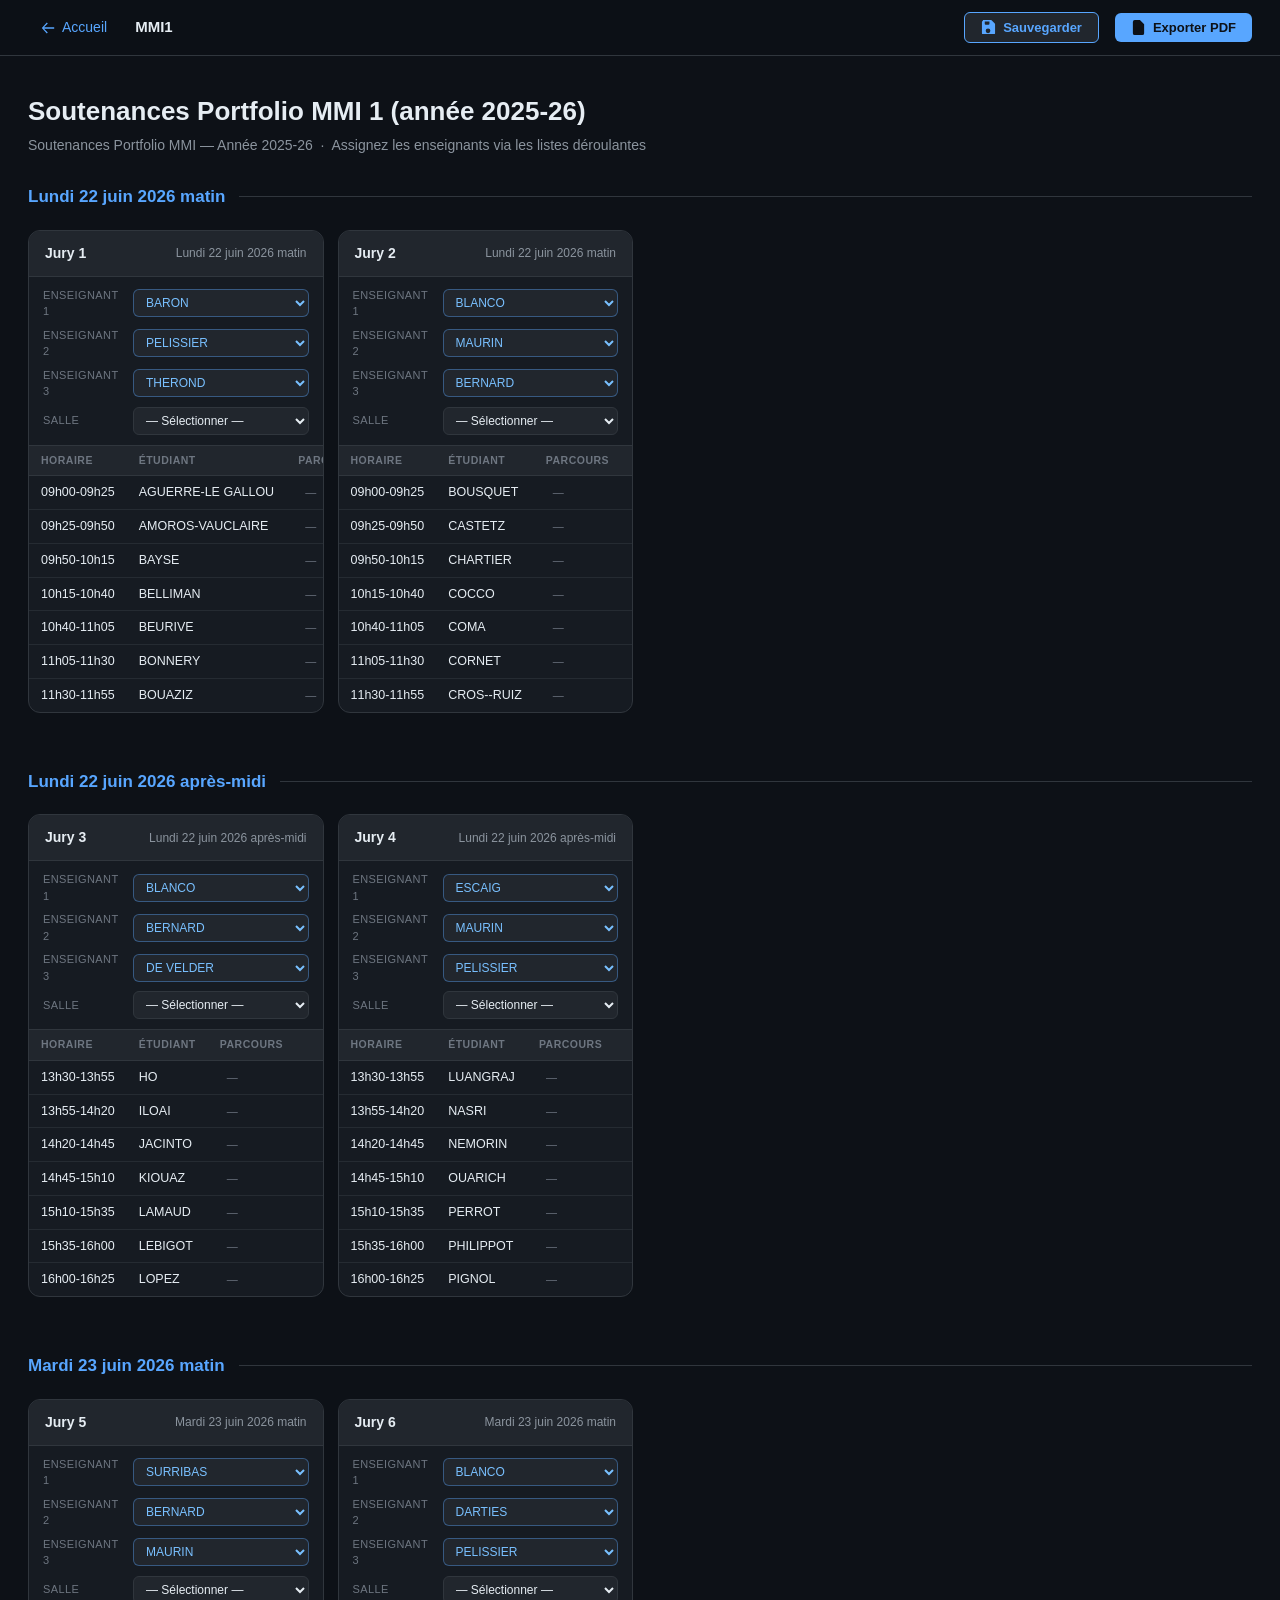
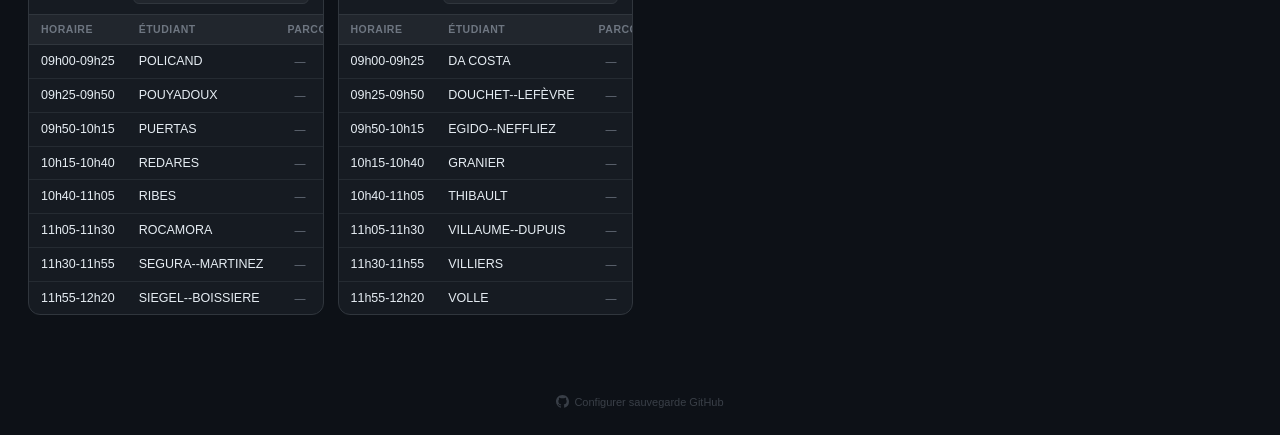
==== commit 651eb4a7: "feat: Add configuration button and modal for MMI 3 initiaux - Added a configuration button to the na" ====
--- a/mmi1.html
+++ b/mmi1.html
@@ -55,44 +55,24 @@
       </div>
     </div>
     <div class="section">
-      <div class="sec-date"><h2>Lundi 22 juin 2026 matin</h2></div>
+      <div class="sec-date"><h2 id="mmi1_date1"></h2></div>
       <div class="jgrid">
         <div class="jcard">
           <div class="jcard-hdr">
             <span class="jury-name">Jury 1</span
-            ><span class="jury-date">Lundi 22 juin 2026 matin</span>
+            ><span class="jury-date" id="mmi1_jury1_date"></span>
           </div>
           <div class="jcard-meta">
             <div class="mrow">
               <span class="mlbl">Enseignant 1</span
               ><select class="tselect" id="mmi1_0_0_0" onchange="saveT(this)">
-                <option value="">— Sélectionner —</option>
-                <option value="BLANCO">BLANCO</option>
-                <option value="PELISSIER">PELISSIER</option>
-                <option value="ESCAIG">ESCAIG</option>
-                <option value="SURRIBAS">SURRIBAS</option>
-                <option value="MAURIN">MAURIN</option>
-                <option value="BERNARD">BERNARD</option>
-                <option value="DE VELDER">DE VELDER</option>
-                <option value="THEROND">THEROND</option>
-                <option value="DARTIES">DARTIES</option>
-                <option value="BARON">BARON</option></select
+                <option value="">— Sélectionner —</option></select
               ><span class="print-val"></span>
             </div>
             <div class="mrow">
               <span class="mlbl">Enseignant 2</span
               ><select class="tselect" id="mmi1_0_0_1" onchange="saveT(this)">
-                <option value="">— Sélectionner —</option>
-                <option value="BLANCO">BLANCO</option>
-                <option value="PELISSIER">PELISSIER</option>
-                <option value="ESCAIG">ESCAIG</option>
-                <option value="SURRIBAS">SURRIBAS</option>
-                <option value="MAURIN">MAURIN</option>
-                <option value="BERNARD">BERNARD</option>
-                <option value="DE VELDER">DE VELDER</option>
-                <option value="THEROND">THEROND</option>
-                <option value="DARTIES">DARTIES</option>
-                <option value="BARON">BARON</option></select
+                <option value="">— Sélectionner —</option></select
               ><span class="print-val"></span>
             </div>
             <div class="mrow">
@@ -103,17 +83,7 @@
                 aria-label="Enseignant 3"
                 onchange="saveT(this)"
               >
-                <option value="">— Sélectionner —</option>
-                <option value="BLANCO">BLANCO</option>
-                <option value="PELISSIER">PELISSIER</option>
-                <option value="ESCAIG">ESCAIG</option>
-                <option value="SURRIBAS">SURRIBAS</option>
-                <option value="MAURIN">MAURIN</option>
-                <option value="BERNARD">BERNARD</option>
-                <option value="DE VELDER">DE VELDER</option>
-                <option value="THEROND">THEROND</option>
-                <option value="DARTIES">DARTIES</option>
-                <option value="BARON">BARON</option></select
+                <option value="">— Sélectionner —</option></select
               ><span class="print-val"></span>
             </div>
             <div class="mrow">
@@ -121,6 +91,140 @@
               ><select
                 class="tselect"
                 id="mmi1_0_0_salle"
+                onchange="saveT(this)"
+              >
+                <option value="C008">C008</option>
+                <option value="C009">C009</option>
+                <option value="C010">C010</option>
+                <option value="C011">C011</option>
+                <option value="C012">C012</option>
+                <option value="D013">D013</option>
+                <option value="D014">D014</option>
+                <option value="D015">D015</option>
+                <option value="D016">D016</option>
+                <option value="D017">D017</option>
+                <option value="D018">D018</option>
+                <option value="D019">D019</option>
+                <option value="D020">D020</option></select
+              ><span class="print-val"></span>
+            </div>
+          </div>
+          <table class="stable">
+            <thead>
+              <tr>
+                <th>Horaire</th>
+                <th>Étudiant</th>
+                <th>Parcours</th>
+              </tr>
+            </thead>
+            <tbody>
+              <tr>
+                <td><span id="mmi1_jury1_creneau1"></span></td>
+                <td><span class="sname">AGUERRE-LE GALLOU</span></td>
+                <td><span class="badge badge-empty">—</span></td>
+              </tr>
+              <tr>
+                <td><span id="mmi1_jury1_creneau2"></span></td>
+                <td><span class="sname">AMOROS-VAUCLAIRE</span></td>
+                <td><span class="badge badge-empty">—</span></td>
+              </tr>
+              <tr>
+                <td><span id="mmi1_jury1_creneau3"></span></td>
+                <td><span class="sname">BAYSE</span></td>
+                <td><span class="badge badge-empty">—</span></td>
+              </tr>
+              <tr>
+                <td><span id="mmi1_jury1_creneau4"></span></td>
+                <td><span class="sname">BELLIMAN</span></td>
+                <td><span class="badge badge-empty">—</span></td>
+              </tr>
+              <tr>
+                <td><span id="mmi1_jury1_creneau5"></span></td>
+                <td><span class="sname">BEURIVE</span></td>
+                <td><span class="badge badge-empty">—</span></td>
+              </tr>
+              <tr>
+                <td><span id="mmi1_jury1_creneau6"></span></td>
+                <td><span class="sname">BONNERY</span></td>
+                <td><span class="badge badge-empty">—</span></td>
+              </tr>
+              <tr>
+                <td><span id="mmi1_jury1_creneau7"></span></td>
+                <td><span class="sname">BOUAZIZ</span></td>
+                <td><span class="badge badge-empty">—</span></td>
+              </tr>
+            </tbody>
+          </table>
+        </div>
+        <div class="jcard">
+          <div class="jcard-hdr">
+            <span class="jury-name">Jury 2</span
+            ><span class="jury-date" id="mmi1_jury2_date"></span>
+          </div>
+          <div class="jcard-meta">
+            <div class="mrow">
+              <span class="mlbl">Enseignant 1</span
+              ><select class="tselect" id="mmi1_0_1_0" onchange="saveT(this)">
+                <option value="">— Sélectionner —</option>
+                <option value="BLANCO">BLANCO</option>
+                <option value="PELISSIER">PELISSIER</option>
+                <option value="ESCAIG">ESCAIG</option>
+                <option value="SURRIBAS">SURRIBAS</option>
+                <option value="MAURIN">MAURIN</option>
+                <option value="BERNARD">BERNARD</option>
+                <option value="DE VELDER">DE VELDER</option>
+                <option value="THEROND">THEROND</option>
+                <option value="DARTIES">DARTIES</option>
+                <option value="BARON">BARON</option></select
+              ><span class="print-val"></span>
+            </div>
+            <div class="mrow">
+              <span class="mlbl">Enseignant 2</span
+              ><select
+                class="tselect"
+                id="mmi1_0_1_1"
+                aria-label="Enseignant 2"
+                onchange="saveT(this)"
+              >
+                <option value="">— Sélectionner —</option>
+                <option value="BLANCO">BLANCO</option>
+                <option value="PELISSIER">PELISSIER</option>
+                <option value="ESCAIG">ESCAIG</option>
+                <option value="SURRIBAS">SURRIBAS</option>
+                <option value="MAURIN">MAURIN</option>
+                <option value="BERNARD">BERNARD</option>
+                <option value="DE VELDER">DE VELDER</option>
+                <option value="THEROND">THEROND</option>
+                <option value="DARTIES">DARTIES</option>
+                <option value="BARON">BARON</option></select
+              ><span class="print-val"></span>
+            </div>
+            <div class="mrow">
+              <span class="mlbl">Enseignant 3</span
+              ><select
+                class="tselect"
+                id="mmi1_0_1_2"
+                aria-label="Enseignant 3"
+                onchange="saveT(this)"
+              >
+                <option value="">— Sélectionner —</option>
+                <option value="BLANCO">BLANCO</option>
+                <option value="PELISSIER">PELISSIER</option>
+                <option value="ESCAIG">ESCAIG</option>
+                <option value="SURRIBAS">SURRIBAS</option>
+                <option value="MAURIN">MAURIN</option>
+                <option value="BERNARD">BERNARD</option>
+                <option value="DE VELDER">DE VELDER</option>
+                <option value="THEROND">THEROND</option>
+                <option value="DARTIES">DARTIES</option>
+                <option value="BARON">BARON</option></select
+              ><span class="print-val"></span>
+            </div>
+            <div class="mrow">
+              <span class="mlbl">Salle</span
+              ><select
+                class="tselect"
+                id="mmi1_0_1_salle"
                 onchange="saveT(this)"
               >
                 <option value="">— Sélectionner —</option>
@@ -153,52 +257,57 @@
             </thead>
             <tbody>
               <tr>
-                <td>09h00-9h25</td>
-                <td><span class="sname">AGUERRE-LE GALLOU</span></td>
-                <td><span class="badge badge-empty">—</span></td>
-              </tr>
-              <tr>
-                <td>09h25-09h50</td>
-                <td><span class="sname">AMOROS-VAUCLAIRE</span></td>
-                <td><span class="badge badge-empty">—</span></td>
-              </tr>
-              <tr>
-                <td>09h50-10h15</td>
-                <td><span class="sname">BAYSE</span></td>
-                <td><span class="badge badge-empty">—</span></td>
-              </tr>
-              <tr>
-                <td>10h15-10h40</td>
-                <td><span class="sname">BELLIMAN</span></td>
-                <td><span class="badge badge-empty">—</span></td>
-              </tr>
-              <tr>
-                <td>10h40-11h05</td>
-                <td><span class="sname">BEURIVE</span></td>
-                <td><span class="badge badge-empty">—</span></td>
-              </tr>
-              <tr>
-                <td>11h05-11h30</td>
-                <td><span class="sname">BONNERY</span></td>
-                <td><span class="badge badge-empty">—</span></td>
-              </tr>
-              <tr>
-                <td>11h30-11h55</td>
-                <td><span class="sname">BOUAZIZ</span></td>
+                <td><span id="mmi1_jury2_creneau1"></span></td>
+                <td><span class="sname">BOUSQUET</span></td>
+                <td><span class="badge badge-empty">—</span></td>
+              </tr>
+              <tr>
+                <td><span id="mmi1_jury2_creneau2"></span></td>
+                <td><span class="sname">CASTETZ</span></td>
+                <td><span class="badge badge-empty">—</span></td>
+              </tr>
+              <tr>
+                <td><span id="mmi1_jury2_creneau3"></span></td>
+                <td><span class="sname">CHARTIER</span></td>
+                <td><span class="badge badge-empty">—</span></td>
+              </tr>
+              <tr>
+                <td><span id="mmi1_jury2_creneau4"></span></td>
+                <td><span class="sname">COCCO</span></td>
+                <td><span class="badge badge-empty">—</span></td>
+              </tr>
+              <tr>
+                <td><span id="mmi1_jury2_creneau5"></span></td>
+                <td><span class="sname">COMA</span></td>
+                <td><span class="badge badge-empty">—</span></td>
+              </tr>
+              <tr>
+                <td><span id="mmi1_jury2_creneau6"></span></td>
+                <td><span class="sname">CORNET</span></td>
+                <td><span class="badge badge-empty">—</span></td>
+              </tr>
+              <tr>
+                <td><span id="mmi1_jury2_creneau7"></span></td>
+                <td><span class="sname">CROS--RUIZ</span></td>
                 <td><span class="badge badge-empty">—</span></td>
               </tr>
             </tbody>
           </table>
         </div>
+      </div>
+    </div>
+    <div class="section">
+      <div class="sec-date"><h2 id="mmi1_date2"></h2></div>
+      <div class="jgrid">
         <div class="jcard">
           <div class="jcard-hdr">
-            <span class="jury-name">Jury 2</span
-            ><span class="jury-date">Lundi 22 juin 2026 matin</span>
+            <span class="jury-name">Jury 3</span
+            ><span class="jury-date" id="mmi1_jury3_date"></span>
           </div>
           <div class="jcard-meta">
             <div class="mrow">
               <span class="mlbl">Enseignant 1</span
-              ><select class="tselect" id="mmi1_0_1_0" onchange="saveT(this)">
+              ><select class="tselect" id="mmi1_1_0_0" onchange="saveT(this)">
                 <option value="">— Sélectionner —</option>
                 <option value="BLANCO">BLANCO</option>
                 <option value="PELISSIER">PELISSIER</option>
@@ -216,7 +325,7 @@
               <span class="mlbl">Enseignant 2</span
               ><select
                 class="tselect"
-                id="mmi1_0_1_1"
+                id="mmi1_1_0_1"
                 aria-label="Enseignant 2"
                 onchange="saveT(this)"
               >
@@ -237,7 +346,7 @@
               <span class="mlbl">Enseignant 3</span
               ><select
                 class="tselect"
-                id="mmi1_0_1_2"
+                id="mmi1_1_0_2"
                 aria-label="Enseignant 3"
                 onchange="saveT(this)"
               >
@@ -258,7 +367,7 @@
               <span class="mlbl">Salle</span
               ><select
                 class="tselect"
-                id="mmi1_0_1_salle"
+                id="mmi1_1_0_salle"
                 onchange="saveT(this)"
               >
                 <option value="">— Sélectionner —</option>
@@ -291,57 +400,52 @@
             </thead>
             <tbody>
               <tr>
-                <td>09h00-9h25</td>
-                <td><span class="sname">BOUSQUET</span></td>
-                <td><span class="badge badge-empty">—</span></td>
-              </tr>
-              <tr>
-                <td>09h25-09h50</td>
-                <td><span class="sname">CASTETZ</span></td>
-                <td><span class="badge badge-empty">—</span></td>
-              </tr>
-              <tr>
-                <td>09h50-10h15</td>
-                <td><span class="sname">CHARTIER</span></td>
-                <td><span class="badge badge-empty">—</span></td>
-              </tr>
-              <tr>
-                <td>10h15-10h40</td>
-                <td><span class="sname">COCCO</span></td>
-                <td><span class="badge badge-empty">—</span></td>
-              </tr>
-              <tr>
-                <td>10h40-11h05</td>
-                <td><span class="sname">COMA</span></td>
-                <td><span class="badge badge-empty">—</span></td>
-              </tr>
-              <tr>
-                <td>11h05-11h30</td>
-                <td><span class="sname">CORNET</span></td>
-                <td><span class="badge badge-empty">—</span></td>
-              </tr>
-              <tr>
-                <td>11h30 - 11h55</td>
-                <td><span class="sname">CROS--RUIZ</span></td>
+                <td><span id="mmi1_jury3_creneau1"></span></td>
+                <td><span class="sname">HO</span></td>
+                <td><span class="badge badge-empty">—</span></td>
+              </tr>
+              <tr>
+                <td><span id="mmi1_jury3_creneau2"></span></td>
+                <td><span class="sname">ILOAI</span></td>
+                <td><span class="badge badge-empty">—</span></td>
+              </tr>
+              <tr>
+                <td><span id="mmi1_jury3_creneau3"></span></td>
+                <td><span class="sname">JACINTO</span></td>
+                <td><span class="badge badge-empty">—</span></td>
+              </tr>
+              <tr>
+                <td><span id="mmi1_jury3_creneau4"></span></td>
+                <td><span class="sname">KIOUAZ</span></td>
+                <td><span class="badge badge-empty">—</span></td>
+              </tr>
+              <tr>
+                <td><span id="mmi1_jury3_creneau5"></span></td>
+                <td><span class="sname">LAMAUD</span></td>
+                <td><span class="badge badge-empty">—</span></td>
+              </tr>
+              <tr>
+                <td><span id="mmi1_jury3_creneau6"></span></td>
+                <td><span class="sname">LEBIGOT</span></td>
+                <td><span class="badge badge-empty">—</span></td>
+              </tr>
+              <tr>
+                <td><span id="mmi1_jury3_creneau7"></span></td>
+                <td><span class="sname">LOPEZ</span></td>
                 <td><span class="badge badge-empty">—</span></td>
               </tr>
             </tbody>
           </table>
         </div>
-      </div>
-    </div>
-    <div class="section">
-      <div class="sec-date"><h2>Lundi 22 juin 2026 après-midi</h2></div>
-      <div class="jgrid">
         <div class="jcard">
           <div class="jcard-hdr">
-            <span class="jury-name">Jury 3</span
-            ><span class="jury-date">Lundi 22 juin 2026 après-midi</span>
+            <span class="jury-name">Jury 4</span
+            ><span class="jury-date" id="mmi1_jury4_date"></span>
           </div>
           <div class="jcard-meta">
             <div class="mrow">
               <span class="mlbl">Enseignant 1</span
-              ><select class="tselect" id="mmi1_1_0_0" onchange="saveT(this)">
+              ><select class="tselect" id="mmi1_1_1_0" onchange="saveT(this)">
                 <option value="">— Sélectionner —</option>
                 <option value="BLANCO">BLANCO</option>
                 <option value="PELISSIER">PELISSIER</option>
@@ -359,7 +463,7 @@
               <span class="mlbl">Enseignant 2</span
               ><select
                 class="tselect"
-                id="mmi1_1_0_1"
+                id="mmi1_1_1_1"
                 aria-label="Enseignant 2"
                 onchange="saveT(this)"
               >
@@ -380,7 +484,7 @@
               <span class="mlbl">Enseignant 3</span
               ><select
                 class="tselect"
-                id="mmi1_1_0_2"
+                id="mmi1_1_1_2"
                 aria-label="Enseignant 3"
                 onchange="saveT(this)"
               >
@@ -401,7 +505,7 @@
               <span class="mlbl">Salle</span
               ><select
                 class="tselect"
-                id="mmi1_1_0_salle"
+                id="mmi1_1_1_salle"
                 onchange="saveT(this)"
               >
                 <option value="">— Sélectionner —</option>
@@ -434,52 +538,57 @@
             </thead>
             <tbody>
               <tr>
-                <td>13h30 - 13h55</td>
-                <td><span class="sname">HO</span></td>
-                <td><span class="badge badge-empty">—</span></td>
-              </tr>
-              <tr>
-                <td>13h55-14h20</td>
-                <td><span class="sname">ILOAI</span></td>
-                <td><span class="badge badge-empty">—</span></td>
-              </tr>
-              <tr>
-                <td>14h20-14h45</td>
-                <td><span class="sname">JACINTO</span></td>
-                <td><span class="badge badge-empty">—</span></td>
-              </tr>
-              <tr>
-                <td>14h45-15h10</td>
-                <td><span class="sname">KIOUAZ</span></td>
-                <td><span class="badge badge-empty">—</span></td>
-              </tr>
-              <tr>
-                <td>15h10-15h35</td>
-                <td><span class="sname">LAMAUD</span></td>
-                <td><span class="badge badge-empty">—</span></td>
-              </tr>
-              <tr>
-                <td>15h35-16h</td>
-                <td><span class="sname">LEBIGOT</span></td>
-                <td><span class="badge badge-empty">—</span></td>
-              </tr>
-              <tr>
-                <td>16h00 - 16h25</td>
-                <td><span class="sname">LOPEZ</span></td>
+                <td><span id="mmi1_jury4_creneau1"></span></td>
+                <td><span class="sname">LUANGRAJ</span></td>
+                <td><span class="badge badge-empty">—</span></td>
+              </tr>
+              <tr>
+                <td><span id="mmi1_jury4_creneau2"></span></td>
+                <td><span class="sname">NASRI</span></td>
+                <td><span class="badge badge-empty">—</span></td>
+              </tr>
+              <tr>
+                <td><span id="mmi1_jury4_creneau3"></span></td>
+                <td><span class="sname">NEMORIN</span></td>
+                <td><span class="badge badge-empty">—</span></td>
+              </tr>
+              <tr>
+                <td><span id="mmi1_jury4_creneau4"></span></td>
+                <td><span class="sname">OUARICH</span></td>
+                <td><span class="badge badge-empty">—</span></td>
+              </tr>
+              <tr>
+                <td><span id="mmi1_jury4_creneau5"></span></td>
+                <td><span class="sname">PERROT</span></td>
+                <td><span class="badge badge-empty">—</span></td>
+              </tr>
+              <tr>
+                <td><span id="mmi1_jury4_creneau6"></span></td>
+                <td><span class="sname">PHILIPPOT</span></td>
+                <td><span class="badge badge-empty">—</span></td>
+              </tr>
+              <tr>
+                <td><span id="mmi1_jury4_creneau7"></span></td>
+                <td><span class="sname">PIGNOL</span></td>
                 <td><span class="badge badge-empty">—</span></td>
               </tr>
             </tbody>
           </table>
         </div>
+      </div>
+    </div>
+    <div class="section">
+      <div class="sec-date"><h2 id="mmi1_date3"></h2></div>
+      <div class="jgrid">
         <div class="jcard">
           <div class="jcard-hdr">
-            <span class="jury-name">Jury 4</span
-            ><span class="jury-date">Lundi 22 juin 2026 après-midi</span>
+            <span class="jury-name">Jury 5</span
+            ><span class="jury-date" id="mmi1_jury5_date"></span>
           </div>
           <div class="jcard-meta">
             <div class="mrow">
               <span class="mlbl">Enseignant 1</span
-              ><select class="tselect" id="mmi1_1_1_0" onchange="saveT(this)">
+              ><select class="tselect" id="mmi1_2_0_0" onchange="saveT(this)">
                 <option value="">— Sélectionner —</option>
                 <option value="BLANCO">BLANCO</option>
                 <option value="PELISSIER">PELISSIER</option>
@@ -497,7 +606,7 @@
               <span class="mlbl">Enseignant 2</span
               ><select
                 class="tselect"
-                id="mmi1_1_1_1"
+                id="mmi1_2_0_1"
                 aria-label="Enseignant 2"
                 onchange="saveT(this)"
               >
@@ -518,7 +627,7 @@
               <span class="mlbl">Enseignant 3</span
               ><select
                 class="tselect"
-                id="mmi1_1_1_2"
+                id="mmi1_2_0_2"
                 aria-label="Enseignant 3"
                 onchange="saveT(this)"
               >
@@ -539,7 +648,7 @@
               <span class="mlbl">Salle</span
               ><select
                 class="tselect"
-                id="mmi1_1_1_salle"
+                id="mmi1_2_0_salle"
                 onchange="saveT(this)"
               >
                 <option value="">— Sélectionner —</option>
@@ -572,57 +681,57 @@
             </thead>
             <tbody>
               <tr>
-                <td>13h30 - 13h55</td>
-                <td><span class="sname">LUANGRAJ</span></td>
-                <td><span class="badge badge-empty">—</span></td>
-              </tr>
-              <tr>
-                <td>13h55-14h20</td>
-                <td><span class="sname">NASRI</span></td>
-                <td><span class="badge badge-empty">—</span></td>
-              </tr>
-              <tr>
-                <td>14h20-14h45</td>
-                <td><span class="sname">NEMORIN</span></td>
-                <td><span class="badge badge-empty">—</span></td>
-              </tr>
-              <tr>
-                <td>14h45-15h10</td>
-                <td><span class="sname">OUARICH</span></td>
-                <td><span class="badge badge-empty">—</span></td>
-              </tr>
-              <tr>
-                <td>15h10-15h35</td>
-                <td><span class="sname">PERROT</span></td>
-                <td><span class="badge badge-empty">—</span></td>
-              </tr>
-              <tr>
-                <td>15h35-16h</td>
-                <td><span class="sname">PHILIPPOT</span></td>
-                <td><span class="badge badge-empty">—</span></td>
-              </tr>
-              <tr>
-                <td>16h00 - 16h25</td>
-                <td><span class="sname">PIGNOL</span></td>
+                <td><span id="mmi1_jury5_creneau1"></span></td>
+                <td><span class="sname">POLICAND</span></td>
+                <td><span class="badge badge-empty">—</span></td>
+              </tr>
+              <tr>
+                <td><span id="mmi1_jury5_creneau2"></span></td>
+                <td><span class="sname">POUYADOUX</span></td>
+                <td><span class="badge badge-empty">—</span></td>
+              </tr>
+              <tr>
+                <td><span id="mmi1_jury5_creneau3"></span></td>
+                <td><span class="sname">PUERTAS</span></td>
+                <td><span class="badge badge-empty">—</span></td>
+              </tr>
+              <tr>
+                <td><span id="mmi1_jury5_creneau4"></span></td>
+                <td><span class="sname">REDARES</span></td>
+                <td><span class="badge badge-empty">—</span></td>
+              </tr>
+              <tr>
+                <td><span id="mmi1_jury5_creneau5"></span></td>
+                <td><span class="sname">RIBES</span></td>
+                <td><span class="badge badge-empty">—</span></td>
+              </tr>
+              <tr>
+                <td><span id="mmi1_jury5_creneau6"></span></td>
+                <td><span class="sname">ROCAMORA</span></td>
+                <td><span class="badge badge-empty">—</span></td>
+              </tr>
+              <tr>
+                <td><span id="mmi1_jury5_creneau7"></span></td>
+                <td><span class="sname">SEGURA--MARTINEZ</span></td>
+                <td><span class="badge badge-empty">—</span></td>
+              </tr>
+              <tr>
+                <td><span id="mmi1_jury5_creneau8"></span></td>
+                <td><span class="sname">SIEGEL--BOISSIERE</span></td>
                 <td><span class="badge badge-empty">—</span></td>
               </tr>
             </tbody>
           </table>
         </div>
-      </div>
-    </div>
-    <div class="section">
-      <div class="sec-date"><h2>Mardi 23 juin 2026 matin</h2></div>
-      <div class="jgrid">
         <div class="jcard">
           <div class="jcard-hdr">
-            <span class="jury-name">Jury 5</span
-            ><span class="jury-date">Mardi 23 juin 2026 matin</span>
+            <span class="jury-name">Jury 6</span
+            ><span class="jury-date" id="mmi1_jury6_date"></span>
           </div>
           <div class="jcard-meta">
             <div class="mrow">
               <span class="mlbl">Enseignant 1</span
-              ><select class="tselect" id="mmi1_2_0_0" onchange="saveT(this)">
+              ><select class="tselect" id="mmi1_2_1_0" onchange="saveT(this)">
                 <option value="">— Sélectionner —</option>
                 <option value="BLANCO">BLANCO</option>
                 <option value="PELISSIER">PELISSIER</option>
@@ -640,7 +749,7 @@
               <span class="mlbl">Enseignant 2</span
               ><select
                 class="tselect"
-                id="mmi1_2_0_1"
+                id="mmi1_2_1_1"
                 aria-label="Enseignant 2"
                 onchange="saveT(this)"
               >
@@ -661,7 +770,7 @@
               <span class="mlbl">Enseignant 3</span
               ><select
                 class="tselect"
-                id="mmi1_2_0_2"
+                id="mmi1_2_1_2"
                 aria-label="Enseignant 3"
                 onchange="saveT(this)"
               >
@@ -682,7 +791,7 @@
               <span class="mlbl">Salle</span
               ><select
                 class="tselect"
-                id="mmi1_2_0_salle"
+                id="mmi1_2_1_salle"
                 onchange="saveT(this)"
               >
                 <option value="">— Sélectionner —</option>
@@ -715,184 +824,42 @@
             </thead>
             <tbody>
               <tr>
-                <td>09h00-09h25</td>
-                <td><span class="sname">POLICAND</span></td>
-                <td><span class="badge badge-empty">—</span></td>
-              </tr>
-              <tr>
-                <td>09h25-09h50</td>
-                <td><span class="sname">POUYADOUX</span></td>
-                <td><span class="badge badge-empty">—</span></td>
-              </tr>
-              <tr>
-                <td>09h50-10h15</td>
-                <td><span class="sname">PUERTAS</span></td>
-                <td><span class="badge badge-empty">—</span></td>
-              </tr>
-              <tr>
-                <td>10h15-10h40</td>
-                <td><span class="sname">REDARES</span></td>
-                <td><span class="badge badge-empty">—</span></td>
-              </tr>
-              <tr>
-                <td>10h40-11h05</td>
-                <td><span class="sname">RIBES</span></td>
-                <td><span class="badge badge-empty">—</span></td>
-              </tr>
-              <tr>
-                <td>11h05-11h30</td>
-                <td><span class="sname">ROCAMORA</span></td>
-                <td><span class="badge badge-empty">—</span></td>
-              </tr>
-              <tr>
-                <td>11h30-11h55</td>
-                <td><span class="sname">SEGURA--MARTINEZ</span></td>
-                <td><span class="badge badge-empty">—</span></td>
-              </tr>
-              <tr>
-                <td>11h55-12h20</td>
-                <td><span class="sname">SIEGEL--BOISSIERE</span></td>
-                <td><span class="badge badge-empty">—</span></td>
-              </tr>
-            </tbody>
-          </table>
-        </div>
-        <div class="jcard">
-          <div class="jcard-hdr">
-            <span class="jury-name">Jury 6</span
-            ><span class="jury-date">Mardi 23 juin 2026 matin</span>
-          </div>
-          <div class="jcard-meta">
-            <div class="mrow">
-              <span class="mlbl">Enseignant 1</span
-              ><select class="tselect" id="mmi1_2_1_0" onchange="saveT(this)">
-                <option value="">— Sélectionner —</option>
-                <option value="BLANCO">BLANCO</option>
-                <option value="PELISSIER">PELISSIER</option>
-                <option value="ESCAIG">ESCAIG</option>
-                <option value="SURRIBAS">SURRIBAS</option>
-                <option value="MAURIN">MAURIN</option>
-                <option value="BERNARD">BERNARD</option>
-                <option value="DE VELDER">DE VELDER</option>
-                <option value="THEROND">THEROND</option>
-                <option value="DARTIES">DARTIES</option>
-                <option value="BARON">BARON</option></select
-              ><span class="print-val"></span>
-            </div>
-            <div class="mrow">
-              <span class="mlbl">Enseignant 2</span
-              ><select
-                class="tselect"
-                id="mmi1_2_1_1"
-                aria-label="Enseignant 2"
-                onchange="saveT(this)"
-              >
-                <option value="">— Sélectionner —</option>
-                <option value="BLANCO">BLANCO</option>
-                <option value="PELISSIER">PELISSIER</option>
-                <option value="ESCAIG">ESCAIG</option>
-                <option value="SURRIBAS">SURRIBAS</option>
-                <option value="MAURIN">MAURIN</option>
-                <option value="BERNARD">BERNARD</option>
-                <option value="DE VELDER">DE VELDER</option>
-                <option value="THEROND">THEROND</option>
-                <option value="DARTIES">DARTIES</option>
-                <option value="BARON">BARON</option></select
-              ><span class="print-val"></span>
-            </div>
-            <div class="mrow">
-              <span class="mlbl">Enseignant 3</span
-              ><select
-                class="tselect"
-                id="mmi1_2_1_2"
-                aria-label="Enseignant 3"
-                onchange="saveT(this)"
-              >
-                <option value="">— Sélectionner —</option>
-                <option value="BLANCO">BLANCO</option>
-                <option value="PELISSIER">PELISSIER</option>
-                <option value="ESCAIG">ESCAIG</option>
-                <option value="SURRIBAS">SURRIBAS</option>
-                <option value="MAURIN">MAURIN</option>
-                <option value="BERNARD">BERNARD</option>
-                <option value="DE VELDER">DE VELDER</option>
-                <option value="THEROND">THEROND</option>
-                <option value="DARTIES">DARTIES</option>
-                <option value="BARON">BARON</option></select
-              ><span class="print-val"></span>
-            </div>
-            <div class="mrow">
-              <span class="mlbl">Salle</span
-              ><select
-                class="tselect"
-                id="mmi1_2_1_salle"
-                onchange="saveT(this)"
-              >
-                <option value="">— Sélectionner —</option>
-                <option value="C005">C005</option>
-                <option value="C006">C006</option>
-                <option value="C007">C007</option>
-                <option value="C008">C008</option>
-                <option value="C009">C009</option>
-                <option value="C010">C010</option>
-                <option value="C011">C011</option>
-                <option value="C012">C012</option>
-                <option value="D013">D013</option>
-                <option value="D014">D014</option>
-                <option value="D015">D015</option>
-                <option value="D016">D016</option>
-                <option value="D017">D017</option>
-                <option value="D018">D018</option>
-                <option value="D019">D019</option>
-                <option value="D020">D020</option></select
-              ><span class="print-val"></span>
-            </div>
-          </div>
-          <table class="stable">
-            <thead>
-              <tr>
-                <th>Horaire</th>
-                <th>Étudiant</th>
-                <th>Parcours</th>
-              </tr>
-            </thead>
-            <tbody>
-              <tr>
-                <td>09h00-9h25</td>
+                <td><span id="mmi1_jury6_creneau1"></span></td>
                 <td><span class="sname">DA COSTA</span></td>
                 <td><span class="badge badge-empty">—</span></td>
               </tr>
               <tr>
-                <td>09h25-09h50</td>
+                <td><span id="mmi1_jury6_creneau2"></span></td>
                 <td><span class="sname">DOUCHET--LEFÈVRE</span></td>
                 <td><span class="badge badge-empty">—</span></td>
               </tr>
               <tr>
-                <td>09h50-10h15</td>
+                <td><span id="mmi1_jury6_creneau3"></span></td>
                 <td><span class="sname">EGIDO--NEFFLIEZ</span></td>
                 <td><span class="badge badge-empty">—</span></td>
               </tr>
               <tr>
-                <td>10h15-10h40</td>
+                <td><span id="mmi1_jury6_creneau4"></span></td>
                 <td><span class="sname">GRANIER</span></td>
                 <td><span class="badge badge-empty">—</span></td>
               </tr>
               <tr>
-                <td>10h40-11h05</td>
+                <td><span id="mmi1_jury6_creneau5"></span></td>
                 <td><span class="sname">THIBAULT</span></td>
                 <td><span class="badge badge-empty">—</span></td>
               </tr>
               <tr>
-                <td>11h05-11h30</td>
+                <td><span id="mmi1_jury6_creneau6"></span></td>
                 <td><span class="sname">VILLAUME--DUPUIS</span></td>
                 <td><span class="badge badge-empty">—</span></td>
               </tr>
               <tr>
-                <td>11h30 - 11h55</td>
+                <td><span id="mmi1_jury6_creneau7"></span></td>
                 <td><span class="sname">VILLIERS</span></td>
                 <td><span class="badge badge-empty">—</span></td>
               </tr>
-                <td>11h55-12h20</td>
+              <tr>
+                <td><span id="mmi1_jury6_creneau8"></span></td>
                 <td><span class="sname">VOLLE</span></td>
                 <td><span class="badge badge-empty">—</span></td>
               </tr>
--- a/style.css
+++ b/style.css
@@ -208,17 +208,6 @@
 .icard:hover::after {
   opacity: 1;
 }
-.icard-icon {
-  width: 44px;
-  height: 44px;
-  border-radius: 10px;
-  background: var(--surface2);
-  border: 1px solid var(--border);
-  display: flex;
-  align-items: center;
-  justify-content: center;
-  font-size: 22px;
-}
 .icard h2 {
   font-size: 17px;
   font-weight: 700;
@@ -668,6 +657,116 @@
   display: none;
 }
 
+/* ── CONFIG MODAL ── */
+.cfg-btn {
+  background: var(--surface2);
+  color: #e3b341;
+  border: 1px solid #e3b341;
+  border-radius: 6px;
+  padding: 7px 16px;
+  font-size: 13px;
+  font-weight: 600;
+  cursor: pointer;
+  display: flex;
+  align-items: center;
+  gap: 7px;
+  transition: all 0.15s;
+}
+.cfg-btn:hover {
+  background: #e3b341;
+  color: #0d1117;
+}
+.cfg-modal {
+  background: var(--surface);
+  border: 1px solid var(--border);
+  border-radius: var(--r);
+  width: min(700px, 95vw);
+  max-height: 88vh;
+  display: flex;
+  flex-direction: column;
+  box-shadow: 0 20px 60px rgba(0, 0, 0, 0.7);
+  transform: translateY(16px);
+  transition: transform 0.2s;
+}
+.gh-modal-overlay.open .cfg-modal {
+  transform: translateY(0);
+}
+.cfg-modal-body {
+  padding: 20px;
+  overflow-y: auto;
+  flex: 1;
+}
+.cfg-top-row {
+  display: flex;
+  gap: 16px;
+  align-items: flex-end;
+  margin-bottom: 20px;
+  padding-bottom: 16px;
+  border-bottom: 1px solid var(--border);
+}
+.cfg-jury-section {
+  border: 1px solid var(--border);
+  border-radius: 8px;
+  margin-bottom: 10px;
+  overflow: hidden;
+}
+.cfg-jury-hdr {
+  display: flex;
+  align-items: center;
+  gap: 10px;
+  padding: 9px 12px;
+  background: var(--surface2);
+  border-bottom: 1px solid var(--border);
+}
+.cfg-jury-num {
+  font-weight: 600;
+  font-size: 12px;
+  color: var(--accent);
+  white-space: nowrap;
+  min-width: 46px;
+}
+.cfg-jury-date-row {
+  display: flex;
+  align-items: center;
+  gap: 10px;
+  padding: 10px 12px;
+  border-bottom: 1px solid var(--border);
+}
+.cfg-date-input {
+  flex: 1;
+  min-width: 160px;
+  padding: 6px 8px;
+  font-size: 13px;
+  color-scheme: dark;
+}
+.cfg-period-select {
+  padding: 6px 8px;
+  font-size: 12px;
+  min-width: 110px;
+}
+.cfg-creneaux {
+  padding: 10px 12px;
+  display: grid;
+  grid-template-columns: repeat(4, 1fr);
+  gap: 6px;
+}
+.cfg-creneau-row {
+  display: flex;
+  align-items: center;
+  gap: 5px;
+}
+.cfg-creneau-lbl {
+  font-size: 11px;
+  color: var(--muted);
+  min-width: 12px;
+  text-align: right;
+  flex-shrink: 0;
+}
+.cfg-creneau-input {
+  font-size: 12px !important;
+  padding: 5px 7px !important;
+}
+
 /* ── PRINT ── */
 @media print {
   @page {
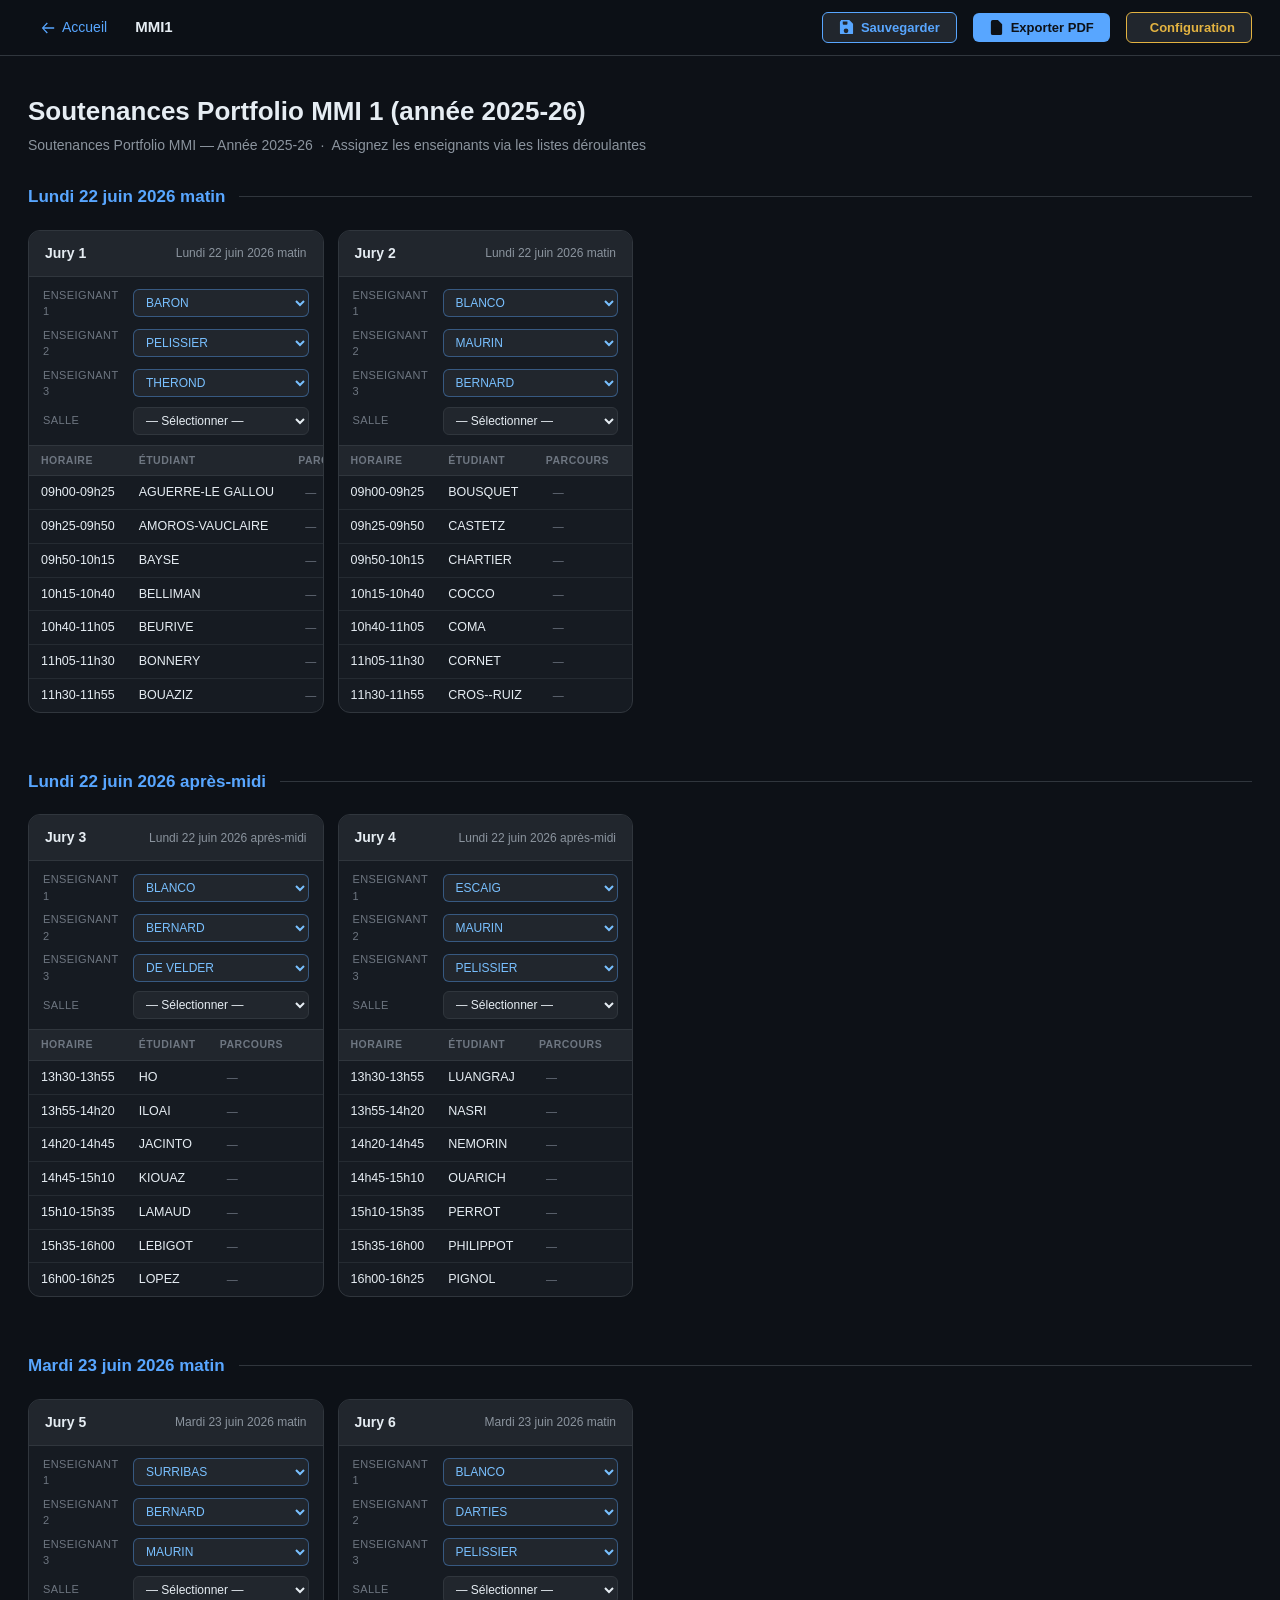
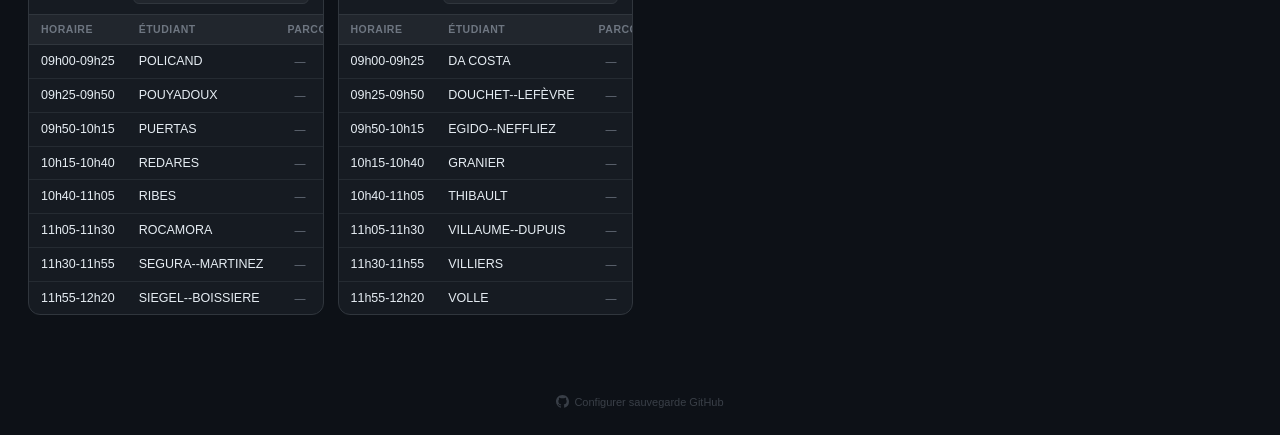
==== commit 4449ba17: "feat: Ajouter un bouton de configuration dans mmi1.html" ====
--- a/mmi1.html
+++ b/mmi1.html
@@ -46,6 +46,13 @@
         </svg>
         Exporter PDF
       </button>
+      <button class="cfg-btn" onclick="openCfgModal()">
+        <svg viewBox="0 0 16 16" fill="currentColor">
+          <path d="M8 4.754a3.246 3.246 0 1 0 0 6.492 3.246 3.246 0 0 0 0-6.492zM5.754 8a2.246 2.246 0 1 1 4.492 0 2.246 2.246 0 0 1-4.492 0z"/>
+          <path d="M9.796 1.343c-.527-1.79-3.065-1.79-3.592 0l-.094.319a.873.873 0 0 1-1.255.52l-.292-.16c-1.64-.892-3.433.902-2.54 2.541l.159.292a.873.873 0 0 1-.52 1.255l-.319.094c-1.79.527-1.79 3.065 0 3.592l.319.094a.873.873 0 0 1 .52 1.255l-.16.292c-.892 1.64.901 3.434 2.541 2.54l.292-.159a.873.873 0 0 1 1.255.52l.094.319c.527 1.79 3.065 1.79 3.592 0l.094-.319a.873.873 0 0 1 1.255-.52l.292.16c1.64.892 3.433-.902 2.54-2.541l-.159-.292a.873.873 0 0 1 .52-1.255l.319-.094c1.79-.527 1.79-3.065 0-3.592l-.319-.094a.873.873 0 0 1-.52-1.255l.16-.292c.892-1.64-.902-3.433-2.541-2.54l-.292.159a.873.873 0 0 1-1.255-.52l-.094-.319zm-2.633.283c.246-.835 1.428-.835 1.674 0l.094.319a1.873 1.873 0 0 0 2.693 1.115l.291-.16c.764-.415 1.6.42 1.184 1.185l-.159.292a1.873 1.873 0 0 0 1.116 2.692l.318.094c.835.246.835 1.428 0 1.674l-.319.094a1.873 1.873 0 0 0-1.115 2.693l.16.291c.415.764-.42 1.6-1.185 1.184l-.291-.159a1.873 1.873 0 0 0-2.693 1.116l-.094.318c-.246.835-1.428.835-1.674 0l-.094-.319a1.873 1.873 0 0 0-2.692-1.115l-.292.16c-.764.415-1.6-.42-1.184-1.185l.159-.291A1.873 1.873 0 0 0 1.945 8.93l-.319-.094c-.835-.246-.835-1.428 0-1.674l.319-.094A1.873 1.873 0 0 0 3.06 4.474l-.16-.292c-.415-.764.42-1.6 1.185-1.184l.292.159a1.873 1.873 0 0 0 2.692-1.115l.094-.319z"/>
+        </svg>
+        Configuration
+      </button>
     </nav>
     <div class="phdr">
       <h1>Soutenances Portfolio MMI 1 (année 2025-26)</h1>
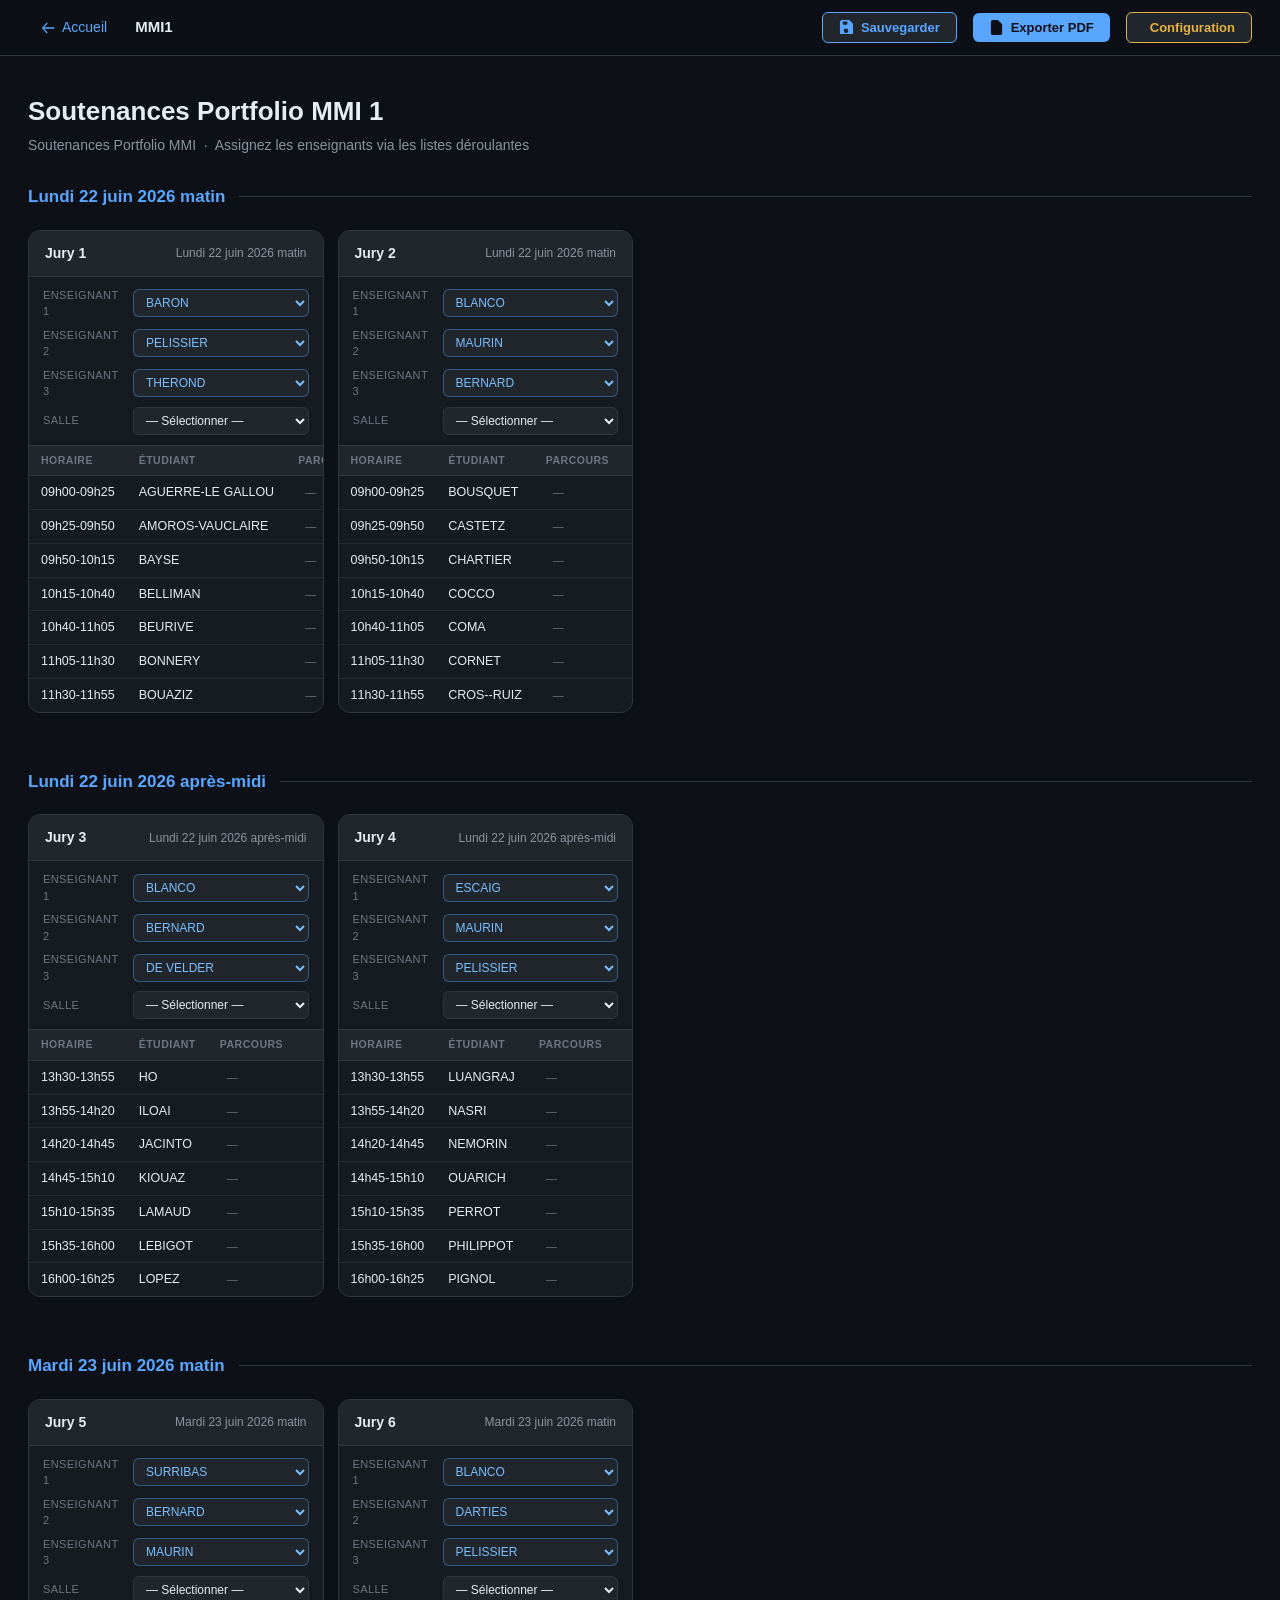
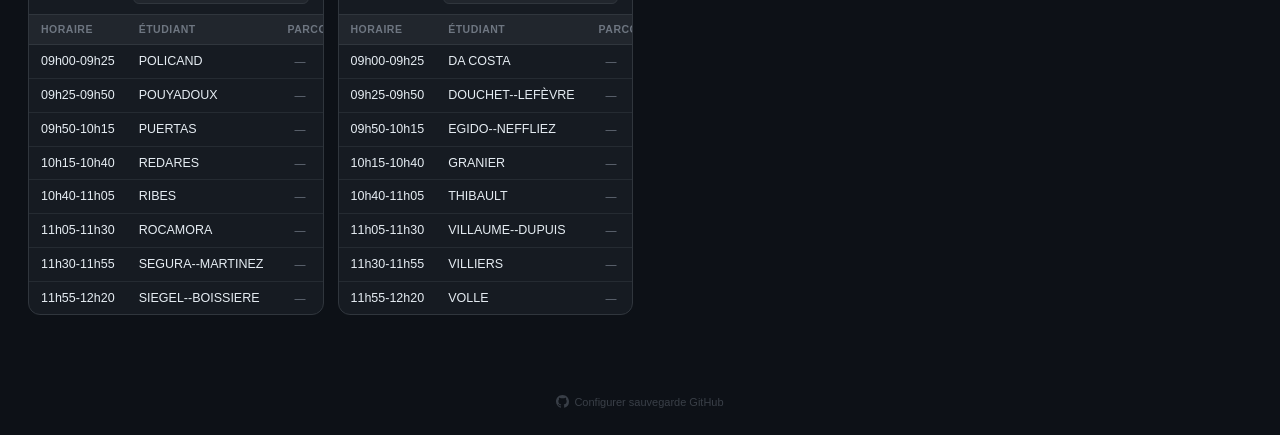
==== commit 8a500a87: "Refactor titles and SVG paths in HTML files for consistency and clarity - Updated titles in index.ht" ====
--- a/mmi1.html
+++ b/mmi1.html
@@ -48,17 +48,21 @@
       </button>
       <button class="cfg-btn" onclick="openCfgModal()">
         <svg viewBox="0 0 16 16" fill="currentColor">
-          <path d="M8 4.754a3.246 3.246 0 1 0 0 6.492 3.246 3.246 0 0 0 0-6.492zM5.754 8a2.246 2.246 0 1 1 4.492 0 2.246 2.246 0 0 1-4.492 0z"/>
-          <path d="M9.796 1.343c-.527-1.79-3.065-1.79-3.592 0l-.094.319a.873.873 0 0 1-1.255.52l-.292-.16c-1.64-.892-3.433.902-2.54 2.541l.159.292a.873.873 0 0 1-.52 1.255l-.319.094c-1.79.527-1.79 3.065 0 3.592l.319.094a.873.873 0 0 1 .52 1.255l-.16.292c-.892 1.64.901 3.434 2.541 2.54l.292-.159a.873.873 0 0 1 1.255.52l.094.319c.527 1.79 3.065 1.79 3.592 0l.094-.319a.873.873 0 0 1 1.255-.52l.292.16c1.64.892 3.433-.902 2.54-2.541l-.159-.292a.873.873 0 0 1 .52-1.255l.319-.094c1.79-.527 1.79-3.065 0-3.592l-.319-.094a.873.873 0 0 1-.52-1.255l.16-.292c.892-1.64-.902-3.433-2.541-2.54l-.292.159a.873.873 0 0 1-1.255-.52l-.094-.319zm-2.633.283c.246-.835 1.428-.835 1.674 0l.094.319a1.873 1.873 0 0 0 2.693 1.115l.291-.16c.764-.415 1.6.42 1.184 1.185l-.159.292a1.873 1.873 0 0 0 1.116 2.692l.318.094c.835.246.835 1.428 0 1.674l-.319.094a1.873 1.873 0 0 0-1.115 2.693l.16.291c.415.764-.42 1.6-1.185 1.184l-.291-.159a1.873 1.873 0 0 0-2.693 1.116l-.094.318c-.246.835-1.428.835-1.674 0l-.094-.319a1.873 1.873 0 0 0-2.692-1.115l-.292.16c-.764.415-1.6-.42-1.184-1.185l.159-.291A1.873 1.873 0 0 0 1.945 8.93l-.319-.094c-.835-.246-.835-1.428 0-1.674l.319-.094A1.873 1.873 0 0 0 3.06 4.474l-.16-.292c-.415-.764.42-1.6 1.185-1.184l.292.159a1.873 1.873 0 0 0 2.692-1.115l.094-.319z"/>
+          <path
+            d="M8 4.754a3.246 3.246 0 1 0 0 6.492 3.246 3.246 0 0 0 0-6.492zM5.754 8a2.246 2.246 0 1 1 4.492 0 2.246 2.246 0 0 1-4.492 0z"
+          />
+          <path
+            d="M9.796 1.343c-.527-1.79-3.065-1.79-3.592 0l-.094.319a.873.873 0 0 1-1.255.52l-.292-.16c-1.64-.892-3.433.902-2.54 2.541l.159.292a.873.873 0 0 1-.52 1.255l-.319.094c-1.79.527-1.79 3.065 0 3.592l.319.094a.873.873 0 0 1 .52 1.255l-.16.292c-.892 1.64.901 3.434 2.541 2.54l.292-.159a.873.873 0 0 1 1.255.52l.094.319c.527 1.79 3.065 1.79 3.592 0l.094-.319a.873.873 0 0 1 1.255-.52l.292.16c1.64.892 3.433-.902 2.54-2.541l-.159-.292a.873.873 0 0 1 .52-1.255l.319-.094c1.79-.527 1.79-3.065 0-3.592l-.319-.094a.873.873 0 0 1-.52-1.255l.16-.292c.892-1.64-.902-3.433-2.541-2.54l-.292.159a.873.873 0 0 1-1.255-.52l-.094-.319zm-2.633.283c.246-.835 1.428-.835 1.674 0l.094.319a1.873 1.873 0 0 0 2.693 1.115l.291-.16c.764-.415 1.6.42 1.184 1.185l-.159.292a1.873 1.873 0 0 0 1.116 2.692l.318.094c.835.246.835 1.428 0 1.674l-.319.094a1.873 1.873 0 0 0-1.115 2.693l.16.291c.415.764-.42 1.6-1.185 1.184l-.291-.159a1.873 1.873 0 0 0-2.693 1.116l-.094.318c-.246.835-1.428.835-1.674 0l-.094-.319a1.873 1.873 0 0 0-2.692-1.115l-.292.16c-.764.415-1.6-.42-1.184-1.185l.159-.291A1.873 1.873 0 0 0 1.945 8.93l-.319-.094c-.835-.246-.835-1.428 0-1.674l.319-.094A1.873 1.873 0 0 0 3.06 4.474l-.16-.292c-.415-.764.42-1.6 1.185-1.184l.292.159a1.873 1.873 0 0 0 2.692-1.115l.094-.319z"
+          />
         </svg>
         Configuration
       </button>
     </nav>
     <div class="phdr">
-      <h1>Soutenances Portfolio MMI 1 (année 2025-26)</h1>
+      <h1>Soutenances Portfolio MMI 1</h1>
       <div class="phdr-sub">
-        Soutenances Portfolio MMI — Année 2025-26 &nbsp;·&nbsp; Assignez les
-        enseignants via les listes déroulantes
+        Soutenances Portfolio MMI &nbsp;·&nbsp; Assignez les enseignants via les
+        listes déroulantes
       </div>
     </div>
     <div class="section">
@@ -127,37 +131,37 @@
             <tbody>
               <tr>
                 <td><span id="mmi1_jury1_creneau1"></span></td>
-                <td><span class="sname">AGUERRE-LE GALLOU</span></td>
+                <td><span class="sname"></span></td>
                 <td><span class="badge badge-empty">—</span></td>
               </tr>
               <tr>
                 <td><span id="mmi1_jury1_creneau2"></span></td>
-                <td><span class="sname">AMOROS-VAUCLAIRE</span></td>
+                <td><span class="sname"></span></td>
                 <td><span class="badge badge-empty">—</span></td>
               </tr>
               <tr>
                 <td><span id="mmi1_jury1_creneau3"></span></td>
-                <td><span class="sname">BAYSE</span></td>
+                <td><span class="sname"></span></td>
                 <td><span class="badge badge-empty">—</span></td>
               </tr>
               <tr>
                 <td><span id="mmi1_jury1_creneau4"></span></td>
-                <td><span class="sname">BELLIMAN</span></td>
+                <td><span class="sname"></span></td>
                 <td><span class="badge badge-empty">—</span></td>
               </tr>
               <tr>
                 <td><span id="mmi1_jury1_creneau5"></span></td>
-                <td><span class="sname">BEURIVE</span></td>
+                <td><span class="sname"></span></td>
                 <td><span class="badge badge-empty">—</span></td>
               </tr>
               <tr>
                 <td><span id="mmi1_jury1_creneau6"></span></td>
-                <td><span class="sname">BONNERY</span></td>
+                <td><span class="sname"></span></td>
                 <td><span class="badge badge-empty">—</span></td>
               </tr>
               <tr>
                 <td><span id="mmi1_jury1_creneau7"></span></td>
-                <td><span class="sname">BOUAZIZ</span></td>
+                <td><span class="sname"></span></td>
                 <td><span class="badge badge-empty">—</span></td>
               </tr>
             </tbody>
@@ -265,37 +269,37 @@
             <tbody>
               <tr>
                 <td><span id="mmi1_jury2_creneau1"></span></td>
-                <td><span class="sname">BOUSQUET</span></td>
+                <td><span class="sname"></span></td>
                 <td><span class="badge badge-empty">—</span></td>
               </tr>
               <tr>
                 <td><span id="mmi1_jury2_creneau2"></span></td>
-                <td><span class="sname">CASTETZ</span></td>
+                <td><span class="sname"></span></td>
                 <td><span class="badge badge-empty">—</span></td>
               </tr>
               <tr>
                 <td><span id="mmi1_jury2_creneau3"></span></td>
-                <td><span class="sname">CHARTIER</span></td>
+                <td><span class="sname"></span></td>
                 <td><span class="badge badge-empty">—</span></td>
               </tr>
               <tr>
                 <td><span id="mmi1_jury2_creneau4"></span></td>
-                <td><span class="sname">COCCO</span></td>
+                <td><span class="sname"></span></td>
                 <td><span class="badge badge-empty">—</span></td>
               </tr>
               <tr>
                 <td><span id="mmi1_jury2_creneau5"></span></td>
-                <td><span class="sname">COMA</span></td>
+                <td><span class="sname"></span></td>
                 <td><span class="badge badge-empty">—</span></td>
               </tr>
               <tr>
                 <td><span id="mmi1_jury2_creneau6"></span></td>
-                <td><span class="sname">CORNET</span></td>
+                <td><span class="sname"></span></td>
                 <td><span class="badge badge-empty">—</span></td>
               </tr>
               <tr>
                 <td><span id="mmi1_jury2_creneau7"></span></td>
-                <td><span class="sname">CROS--RUIZ</span></td>
+                <td><span class="sname"></span></td>
                 <td><span class="badge badge-empty">—</span></td>
               </tr>
             </tbody>
@@ -408,37 +412,37 @@
             <tbody>
               <tr>
                 <td><span id="mmi1_jury3_creneau1"></span></td>
-                <td><span class="sname">HO</span></td>
+                <td><span class="sname"></span></td>
                 <td><span class="badge badge-empty">—</span></td>
               </tr>
               <tr>
                 <td><span id="mmi1_jury3_creneau2"></span></td>
-                <td><span class="sname">ILOAI</span></td>
+                <td><span class="sname"></span></td>
                 <td><span class="badge badge-empty">—</span></td>
               </tr>
               <tr>
                 <td><span id="mmi1_jury3_creneau3"></span></td>
-                <td><span class="sname">JACINTO</span></td>
+                <td><span class="sname"></span></td>
                 <td><span class="badge badge-empty">—</span></td>
               </tr>
               <tr>
                 <td><span id="mmi1_jury3_creneau4"></span></td>
-                <td><span class="sname">KIOUAZ</span></td>
+                <td><span class="sname"></span></td>
                 <td><span class="badge badge-empty">—</span></td>
               </tr>
               <tr>
                 <td><span id="mmi1_jury3_creneau5"></span></td>
-                <td><span class="sname">LAMAUD</span></td>
+                <td><span class="sname"></span></td>
                 <td><span class="badge badge-empty">—</span></td>
               </tr>
               <tr>
                 <td><span id="mmi1_jury3_creneau6"></span></td>
-                <td><span class="sname">LEBIGOT</span></td>
+                <td><span class="sname"></span></td>
                 <td><span class="badge badge-empty">—</span></td>
               </tr>
               <tr>
                 <td><span id="mmi1_jury3_creneau7"></span></td>
-                <td><span class="sname">LOPEZ</span></td>
+                <td><span class="sname"></span></td>
                 <td><span class="badge badge-empty">—</span></td>
               </tr>
             </tbody>
@@ -546,37 +550,37 @@
             <tbody>
               <tr>
                 <td><span id="mmi1_jury4_creneau1"></span></td>
-                <td><span class="sname">LUANGRAJ</span></td>
+                <td><span class="sname"></span></td>
                 <td><span class="badge badge-empty">—</span></td>
               </tr>
               <tr>
                 <td><span id="mmi1_jury4_creneau2"></span></td>
-                <td><span class="sname">NASRI</span></td>
+                <td><span class="sname"></span></td>
                 <td><span class="badge badge-empty">—</span></td>
               </tr>
               <tr>
                 <td><span id="mmi1_jury4_creneau3"></span></td>
-                <td><span class="sname">NEMORIN</span></td>
+                <td><span class="sname"></span></td>
                 <td><span class="badge badge-empty">—</span></td>
               </tr>
               <tr>
                 <td><span id="mmi1_jury4_creneau4"></span></td>
-                <td><span class="sname">OUARICH</span></td>
+                <td><span class="sname"></span></td>
                 <td><span class="badge badge-empty">—</span></td>
               </tr>
               <tr>
                 <td><span id="mmi1_jury4_creneau5"></span></td>
-                <td><span class="sname">PERROT</span></td>
+                <td><span class="sname"></span></td>
                 <td><span class="badge badge-empty">—</span></td>
               </tr>
               <tr>
                 <td><span id="mmi1_jury4_creneau6"></span></td>
-                <td><span class="sname">PHILIPPOT</span></td>
+                <td><span class="sname"></span></td>
                 <td><span class="badge badge-empty">—</span></td>
               </tr>
               <tr>
                 <td><span id="mmi1_jury4_creneau7"></span></td>
-                <td><span class="sname">PIGNOL</span></td>
+                <td><span class="sname"></span></td>
                 <td><span class="badge badge-empty">—</span></td>
               </tr>
             </tbody>
@@ -689,42 +693,42 @@
             <tbody>
               <tr>
                 <td><span id="mmi1_jury5_creneau1"></span></td>
-                <td><span class="sname">POLICAND</span></td>
+                <td><span class="sname"></span></td>
                 <td><span class="badge badge-empty">—</span></td>
               </tr>
               <tr>
                 <td><span id="mmi1_jury5_creneau2"></span></td>
-                <td><span class="sname">POUYADOUX</span></td>
+                <td><span class="sname"></span></td>
                 <td><span class="badge badge-empty">—</span></td>
               </tr>
               <tr>
                 <td><span id="mmi1_jury5_creneau3"></span></td>
-                <td><span class="sname">PUERTAS</span></td>
+                <td><span class="sname"></span></td>
                 <td><span class="badge badge-empty">—</span></td>
               </tr>
               <tr>
                 <td><span id="mmi1_jury5_creneau4"></span></td>
-                <td><span class="sname">REDARES</span></td>
+                <td><span class="sname"></span></td>
                 <td><span class="badge badge-empty">—</span></td>
               </tr>
               <tr>
                 <td><span id="mmi1_jury5_creneau5"></span></td>
-                <td><span class="sname">RIBES</span></td>
+                <td><span class="sname"></span></td>
                 <td><span class="badge badge-empty">—</span></td>
               </tr>
               <tr>
                 <td><span id="mmi1_jury5_creneau6"></span></td>
-                <td><span class="sname">ROCAMORA</span></td>
+                <td><span class="sname"></span></td>
                 <td><span class="badge badge-empty">—</span></td>
               </tr>
               <tr>
                 <td><span id="mmi1_jury5_creneau7"></span></td>
-                <td><span class="sname">SEGURA--MARTINEZ</span></td>
+                <td><span class="sname"></span></td>
                 <td><span class="badge badge-empty">—</span></td>
               </tr>
               <tr>
                 <td><span id="mmi1_jury5_creneau8"></span></td>
-                <td><span class="sname">SIEGEL--BOISSIERE</span></td>
+                <td><span class="sname"></span></td>
                 <td><span class="badge badge-empty">—</span></td>
               </tr>
             </tbody>
@@ -832,42 +836,42 @@
             <tbody>
               <tr>
                 <td><span id="mmi1_jury6_creneau1"></span></td>
-                <td><span class="sname">DA COSTA</span></td>
+                <td><span class="sname"></span></td>
                 <td><span class="badge badge-empty">—</span></td>
               </tr>
               <tr>
                 <td><span id="mmi1_jury6_creneau2"></span></td>
-                <td><span class="sname">DOUCHET--LEFÈVRE</span></td>
+                <td><span class="sname"></span></td>
                 <td><span class="badge badge-empty">—</span></td>
               </tr>
               <tr>
                 <td><span id="mmi1_jury6_creneau3"></span></td>
-                <td><span class="sname">EGIDO--NEFFLIEZ</span></td>
+                <td><span class="sname"></span></td>
                 <td><span class="badge badge-empty">—</span></td>
               </tr>
               <tr>
                 <td><span id="mmi1_jury6_creneau4"></span></td>
-                <td><span class="sname">GRANIER</span></td>
+                <td><span class="sname"></span></td>
                 <td><span class="badge badge-empty">—</span></td>
               </tr>
               <tr>
                 <td><span id="mmi1_jury6_creneau5"></span></td>
-                <td><span class="sname">THIBAULT</span></td>
+                <td><span class="sname"></span></td>
                 <td><span class="badge badge-empty">—</span></td>
               </tr>
               <tr>
                 <td><span id="mmi1_jury6_creneau6"></span></td>
-                <td><span class="sname">VILLAUME--DUPUIS</span></td>
+                <td><span class="sname"></span></td>
                 <td><span class="badge badge-empty">—</span></td>
               </tr>
               <tr>
                 <td><span id="mmi1_jury6_creneau7"></span></td>
-                <td><span class="sname">VILLIERS</span></td>
+                <td><span class="sname"></span></td>
                 <td><span class="badge badge-empty">—</span></td>
               </tr>
               <tr>
                 <td><span id="mmi1_jury6_creneau8"></span></td>
-                <td><span class="sname">VOLLE</span></td>
+                <td><span class="sname"></span></td>
                 <td><span class="badge badge-empty">—</span></td>
               </tr>
             </tbody>
--- a/style.css
+++ b/style.css
@@ -766,6 +766,66 @@
   font-size: 12px !important;
   padding: 5px 7px !important;
 }
+.cfg-import-section {
+  border-top: 1px solid var(--border);
+  padding: 12px;
+}
+.cfg-section-lbl {
+  font-size: 11px;
+  font-weight: 600;
+  text-transform: uppercase;
+  letter-spacing: .06em;
+  color: var(--muted);
+  margin-bottom: 8px;
+}
+.cfg-import-row {
+  display: flex;
+  align-items: center;
+  gap: 10px;
+}
+.cfg-file-input {
+  flex: 1;
+  cursor: pointer;
+  padding: 5px 7px;
+  font-size: 13px;
+}
+.cfg-import-preview {
+  margin-top: 10px;
+  max-height: 220px;
+  overflow-y: auto;
+}
+.cfg-import-preview-list {
+  display: flex;
+  flex-wrap: wrap;
+  gap: 10px;
+}
+.cfg-import-jury {
+  flex: 1;
+  min-width: 110px;
+  background: var(--card);
+  border: 1px solid var(--border);
+  border-radius: 6px;
+  padding: 8px 10px;
+}
+.cfg-import-jury strong {
+  display: block;
+  font-size: 11px;
+  text-transform: uppercase;
+  letter-spacing: .05em;
+  color: var(--muted);
+  margin-bottom: 4px;
+}
+.cfg-import-jury ol {
+  margin: 0;
+  padding-left: 18px;
+  font-size: 12px;
+  line-height: 1.6;
+}
+.cfg-import-warn {
+  margin-top: 6px;
+  font-size: 12px;
+  color: #f59e0b;
+}
 
 /* ── PRINT ── */
 @media print {
